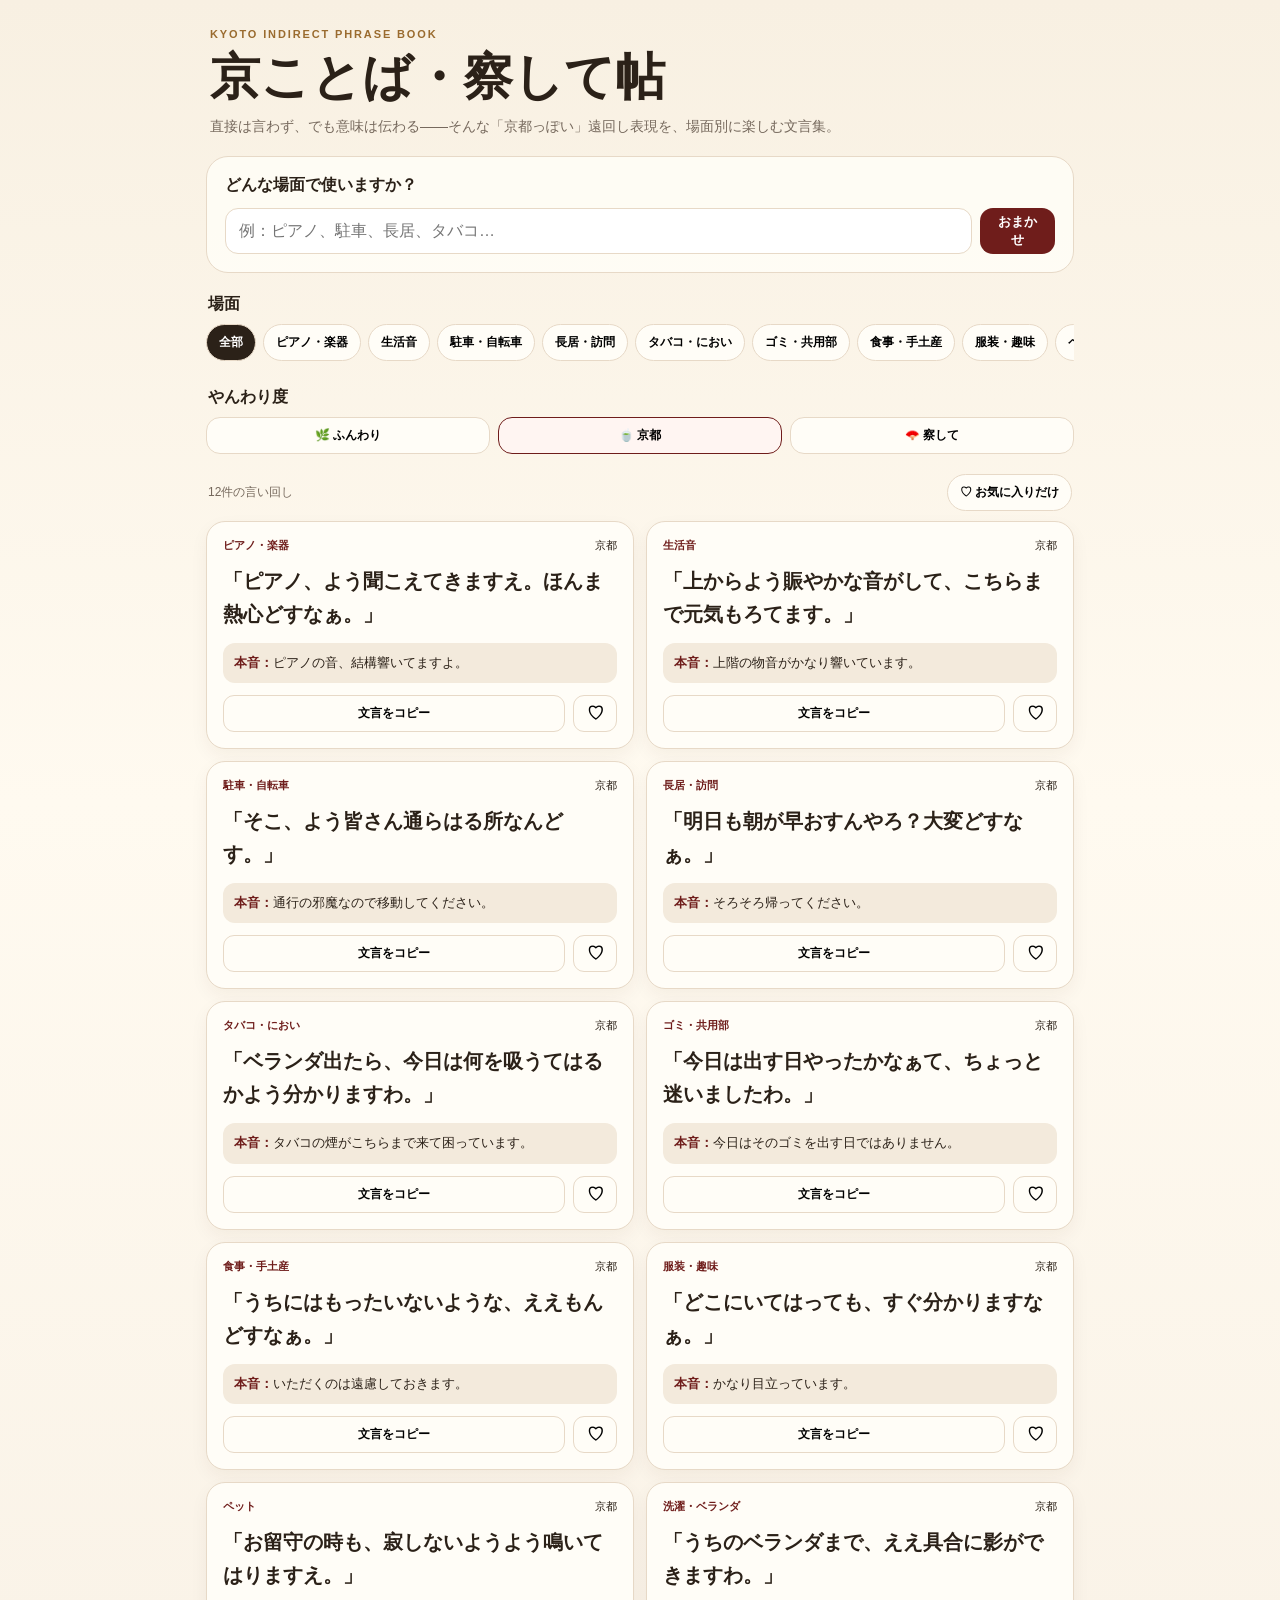
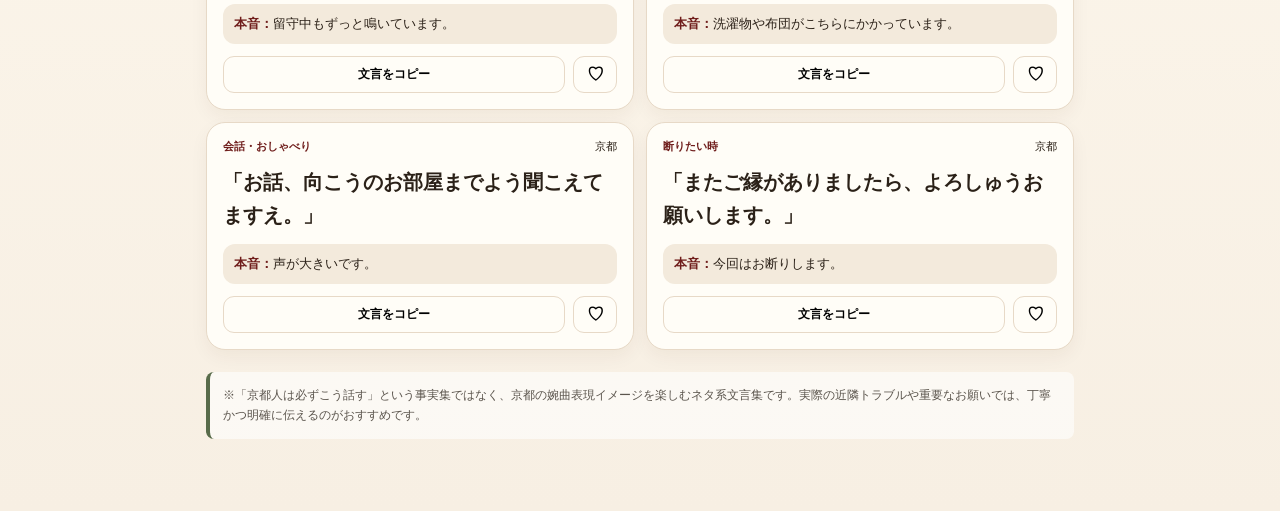
==== kyoto-kotoba/index.html @ b28adec5 "Add Kyoto indirect phrase app" ====
<!doctype html>
<html lang="ja"><head><meta charset="utf-8"><meta name="viewport" content="width=device-width,initial-scale=1,viewport-fit=cover"><meta name="theme-color" content="#6f1d1b"><title>京ことば・察して帖</title>
<style>
:root{--ink:#2b2118;--muted:#75685c;--paper:#fbf6eb;--card:#fffdf7;--line:#e7d9c7;--accent:#6f1d1b;--soft:#f3eadc}
*{box-sizing:border-box}body{margin:0;background:linear-gradient(#f8f0e2,#fffaf0 38%,#f7efe3);color:var(--ink);font-family:-apple-system,BlinkMacSystemFont,"Hiragino Sans","Yu Gothic",Meiryo,sans-serif;min-height:100vh}.wrap{max-width:900px;margin:auto;padding:0 16px 72px}
header{padding:28px 4px 18px}.eyebrow{font-size:11px;letter-spacing:.17em;color:#9a6b2f;font-weight:800}h1{font-family:"Yu Mincho","Hiragino Mincho ProN",serif;font-size:clamp(30px,8vw,50px);margin:4px 0}.sub{margin:0;color:var(--muted);line-height:1.65;font-size:14px}
.hero{background:rgba(255,253,247,.9);border:1px solid var(--line);border-radius:22px;padding:18px}.search{display:flex;gap:8px;margin-top:12px}.search input{width:100%;padding:13px;border:1px solid var(--line);border-radius:13px;font:inherit}.random{border:0;background:var(--accent);color:white;border-radius:13px;padding:0 14px;font-weight:800}
.title{font-weight:900;margin:21px 2px 9px}.chips{display:flex;gap:7px;overflow:auto;padding-bottom:5px}.chip,.tone,.fav,.copy{border:1px solid var(--line);background:var(--card);border-radius:999px;padding:9px 12px;font:inherit;font-size:12px;font-weight:800;white-space:nowrap}.chip.on{background:var(--ink);color:white}.tones{display:grid;grid-template-columns:repeat(3,1fr);gap:8px}.tone{border-radius:14px}.tone.on{border-color:var(--accent);background:#fff5f2}.bar{display:flex;justify-content:space-between;align-items:center;margin:20px 2px 10px;color:var(--muted);font-size:12px}.grid{display:grid;grid-template-columns:1fr;gap:12px}@media(min-width:720px){.grid{grid-template-columns:1fr 1fr}}
.card{background:var(--card);border:1px solid var(--line);border-radius:19px;padding:16px;box-shadow:0 7px 18px rgba(71,47,28,.05)}.meta{display:flex;justify-content:space-between;gap:8px;font-size:11px}.cat{color:var(--accent);font-weight:900}.phrase{font-family:"Yu Mincho","Hiragino Mincho ProN",serif;font-size:20px;font-weight:800;line-height:1.65;margin:12px 0}.meaning{background:var(--soft);border-radius:12px;padding:10px 11px;font-size:13px;line-height:1.55}.meaning b{color:var(--accent)}.acts{display:flex;gap:8px;margin-top:12px}.copy{flex:1;border-radius:11px}.fav{width:44px;border-radius:11px;font-size:17px;padding:6px}.notice{margin-top:22px;padding:13px;border-left:4px solid #586b4a;background:#ffffff99;border-radius:8px;font-size:12px;line-height:1.7;color:#5b554d}.empty{text-align:center;padding:42px;color:var(--muted)}
.toast{position:fixed;bottom:25px;left:50%;transform:translateX(-50%);background:#2d261f;color:white;padding:10px 15px;border-radius:999px;opacity:0;transition:.2s}.toast.on{opacity:1}
</style></head><body><div class="wrap">
<header><div class="eyebrow">KYOTO INDIRECT PHRASE BOOK</div><h1>京ことば・察して帖</h1><p class="sub">直接は言わず、でも意味は伝わる——そんな「京都っぽい」遠回し表現を、場面別に楽しむ文言集。</p></header>
<section class="hero"><strong>どんな場面で使いますか？</strong><div class="search"><input id="q" placeholder="例：ピアノ、駐車、長居、タバコ…"><button class="random" id="random">おまかせ</button></div></section>
<div class="title">場面</div><div class="chips" id="chips"></div>
<div class="title">やんわり度</div><div class="tones"><button class="tone" data-tone="1">🌿 ふんわり</button><button class="tone on" data-tone="2">🍵 京都</button><button class="tone" data-tone="3">🪭 察して</button></div>
<div class="bar"><span id="count"></span><button class="chip" id="favOnly">♡ お気に入りだけ</button></div><main class="grid" id="grid"></main>
<div class="notice">※「京都人は必ずこう話す」という事実集ではなく、京都の婉曲表現イメージを楽しむネタ系文言集です。実際の近隣トラブルや重要なお願いでは、丁寧かつ明確に伝えるのがおすすめです。</div></div><div class="toast" id="toast">コピーしました</div>
<script>
var P=[[1,"ピアノ・楽器",1,"毎日よう練習してはりますね。お上手にならはりましたなぁ。","練習の音が毎日かなり聞こえています。"],[2,"ピアノ・楽器",2,"ピアノ、よう聞こえてきますえ。ほんま熱心どすなぁ。","ピアノの音、結構響いてますよ。"],[3,"ピアノ・楽器",3,"夜までよう練習してはるんですねぇ。うちは早う休みますさかい。","夜の演奏はやめてください。"],[4,"生活音",1,"お元気なお子さんで、毎日楽しそうどすなぁ。","足音や走る音がよく聞こえています。"],[5,"生活音",2,"上からよう賑やかな音がして、こちらまで元気もろてます。","上階の物音がかなり響いています。"],[6,"生活音",3,"夜でもよう分かりますえ、何時ごろお帰りになったか。","夜の足音やドア音がうるさいです。"],[7,"駐車・自転車",1,"お車、ええ場所に停めはりましたなぁ。","そこに停められると少し困ります。"],[8,"駐車・自転車",2,"そこ、よう皆さん通らはる所なんどす。","通行の邪魔なので移動してください。"],[9,"駐車・自転車",3,"今日はここ、通れへん日なんかと思いましたわ。","完全に邪魔です。すぐ移動してください。"],[10,"長居・訪問",1,"もうこんな時間どすか。楽しいと早いもんどすなぁ。","そろそろお開きにしたいです。"],[11,"長居・訪問",2,"明日も朝が早おすんやろ？大変どすなぁ。","そろそろ帰ってください。"],[12,"長居・訪問",3,"お布団、出しときまひょか？","ずいぶん長居ですね。そろそろ帰ってください。"],[13,"タバコ・におい",1,"ええ香りがようこちらまで来ますなぁ。","においがこちらまで流れてきています。"],[14,"タバコ・におい",2,"ベランダ出たら、今日は何を吸うてはるかよう分かりますわ。","タバコの煙がこちらまで来て困っています。"],[15,"タバコ・におい",3,"窓閉めてても分かるいうのは、すごいもんどすなぁ。","においが強すぎます。対策してください。"],[16,"ゴミ・共用部",1,"ゴミの日、いろいろあって難しおすなぁ。","分別や曜日を確認してほしいです。"],[17,"ゴミ・共用部",2,"今日は出す日やったかなぁて、ちょっと迷いましたわ。","今日はそのゴミを出す日ではありません。"],[18,"ゴミ・共用部",3,"この辺だけ曜日が違うんかと思いましたえ。","曜日を守ってください。"],[19,"食事・手土産",1,"お気遣い、ほんまおおきに。よう覚えときます。","今回は結構です。気持ちはありがたいです。"],[20,"食事・手土産",2,"うちにはもったいないような、ええもんどすなぁ。","いただくのは遠慮しておきます。"],[21,"食事・手土産",3,"次からは、ほんまに手ぶらで来ておくれやす。","今後は持ってこなくて大丈夫です。"],[22,"服装・趣味",1,"よう似合う色、見つけはりましたなぁ。","かなり個性的な色ですね。"],[23,"服装・趣味",2,"どこにいてはっても、すぐ分かりますなぁ。","かなり目立っています。"],[24,"服装・趣味",3,"なかなか、うちには真似できしまへんわ。","かなり独特ですね。私は選びません。"],[25,"ペット",1,"元気なワンちゃんどすなぁ。声もよう通ります。","鳴き声がよく聞こえています。"],[26,"ペット",2,"お留守の時も、寂しないようよう鳴いてはりますえ。","留守中もずっと鳴いています。"],[27,"ペット",3,"うちも、ワンちゃんのお留守番時間よう分かるようになりました。","長時間の鳴き声で困っています。"],[28,"洗濯・ベランダ",1,"今日はよう風ありますなぁ。洗濯物、元気に揺れてます。","洗濯物がこちら側にはみ出しています。"],[29,"洗濯・ベランダ",2,"うちのベランダまで、ええ具合に影ができますわ。","洗濯物や布団がこちらにかかっています。"],[30,"洗濯・ベランダ",3,"今日はうちの分まで干してもろたんかと思いました。","こちらのスペースにはみ出さないでください。"],[31,"会話・おしゃべり",1,"ようお話が尽きしまへんなぁ。","ずいぶん長く話していますね。"],[32,"会話・おしゃべり",2,"お話、向こうのお部屋までよう聞こえてますえ。","声が大きいです。"],[33,"会話・おしゃべり",3,"内容まで分かるいうのは、壁が薄いんどすかねぇ。","会話が丸聞こえなので声を落としてください。"],[34,"断りたい時",1,"ありがたいお話どすなぁ。ちょっと考えさせてもらいます。","今のところ乗り気ではありません。"],[35,"断りたい時",2,"またご縁がありましたら、よろしゅうお願いします。","今回はお断りします。"],[36,"断りたい時",3,"うちには、ちょっと立派すぎますわ。","必要ありません／合いません。"]];
var cats=["全部"].concat(Array.from(new Set(P.map(function(x){return x[1]}))));
var state={cat:"全部",tone:2,q:"",favOnly:false};var fav=new Set(JSON.parse(localStorage.getItem("kyoto-favs")||"[]"));
var chips=document.getElementById("chips"),grid=document.getElementById("grid"),count=document.getElementById("count"),toast=document.getElementById("toast");
function esc(s){return String(s).replace(/[&<>"']/g,function(m){return {"&":"&amp;","<":"&lt;",">":"&gt;",'"':"&quot;","'":"&#39;"}[m]})}
function drawChips(){chips.innerHTML=cats.map(function(c){return '<button class="chip '+(state.cat===c?'on':'')+'" data-cat="'+esc(c)+'">'+esc(c)+'</button>'}).join("");chips.querySelectorAll("[data-cat]").forEach(function(b){b.onclick=function(){state.cat=b.dataset.cat;drawChips();draw()}})}
function list(){var q=state.q.toLowerCase().trim();return P.filter(function(p){return(state.cat==="全部"||p[1]===state.cat)&&p[2]===state.tone&&(!q||(p[1]+" "+p[3]+" "+p[4]).toLowerCase().includes(q))&&(!state.favOnly||fav.has(p[0]))})}
function draw(){var a=list();count.textContent=a.length+"件の言い回し";grid.innerHTML=a.length?a.map(function(p){return '<article class="card" id="p'+p[0]+'"><div class="meta"><span class="cat">'+esc(p[1])+'</span><span>'+["","ふんわり","京都","察して"][p[2]]+'</span></div><div class="phrase">「'+esc(p[3])+'」</div><div class="meaning"><b>本音：</b>'+esc(p[4])+'</div><div class="acts"><button class="copy" data-copy="'+p[0]+'">文言をコピー</button><button class="fav" data-fav="'+p[0]+'">'+(fav.has(p[0])?"♥":"♡")+'</button></div></article>'}).join(""):'<div class="empty">条件に合う文言がありません。</div>';
grid.querySelectorAll("[data-copy]").forEach(function(b){b.onclick=function(){var p=P.find(function(x){return x[0]===Number(b.dataset.copy)});navigator.clipboard.writeText(p[3]).then(show).catch(function(){var t=document.createElement("textarea");t.value=p[3];document.body.appendChild(t);t.select();document.execCommand("copy");t.remove();show()})}});
grid.querySelectorAll("[data-fav]").forEach(function(b){b.onclick=function(){var id=Number(b.dataset.fav);fav.has(id)?fav.delete(id):fav.add(id);localStorage.setItem("kyoto-favs",JSON.stringify(Array.from(fav)));draw()}})}
function show(){toast.classList.add("on");setTimeout(function(){toast.classList.remove("on")},1000)}
document.getElementById("q").oninput=function(e){state.q=e.target.value;draw()};
document.querySelectorAll("[data-tone]").forEach(function(b){b.onclick=function(){document.querySelectorAll("[data-tone]").forEach(function(x){x.classList.remove("on")});b.classList.add("on");state.tone=Number(b.dataset.tone);draw()}});
document.getElementById("favOnly").onclick=function(){state.favOnly=!state.favOnly;this.classList.toggle("on",state.favOnly);draw()};
document.getElementById("random").onclick=function(){var a=P.filter(function(p){return p[2]===state.tone&&(state.cat==="全部"||p[1]===state.cat)});if(!a.length)return;var p=a[Math.floor(Math.random()*a.length)];state.q="";document.getElementById("q").value="";draw();setTimeout(function(){var e=document.getElementById("p"+p[0]);if(e)e.scrollIntoView({behavior:"smooth",block:"center"})},50)};
drawChips();draw();
</script></body></html>
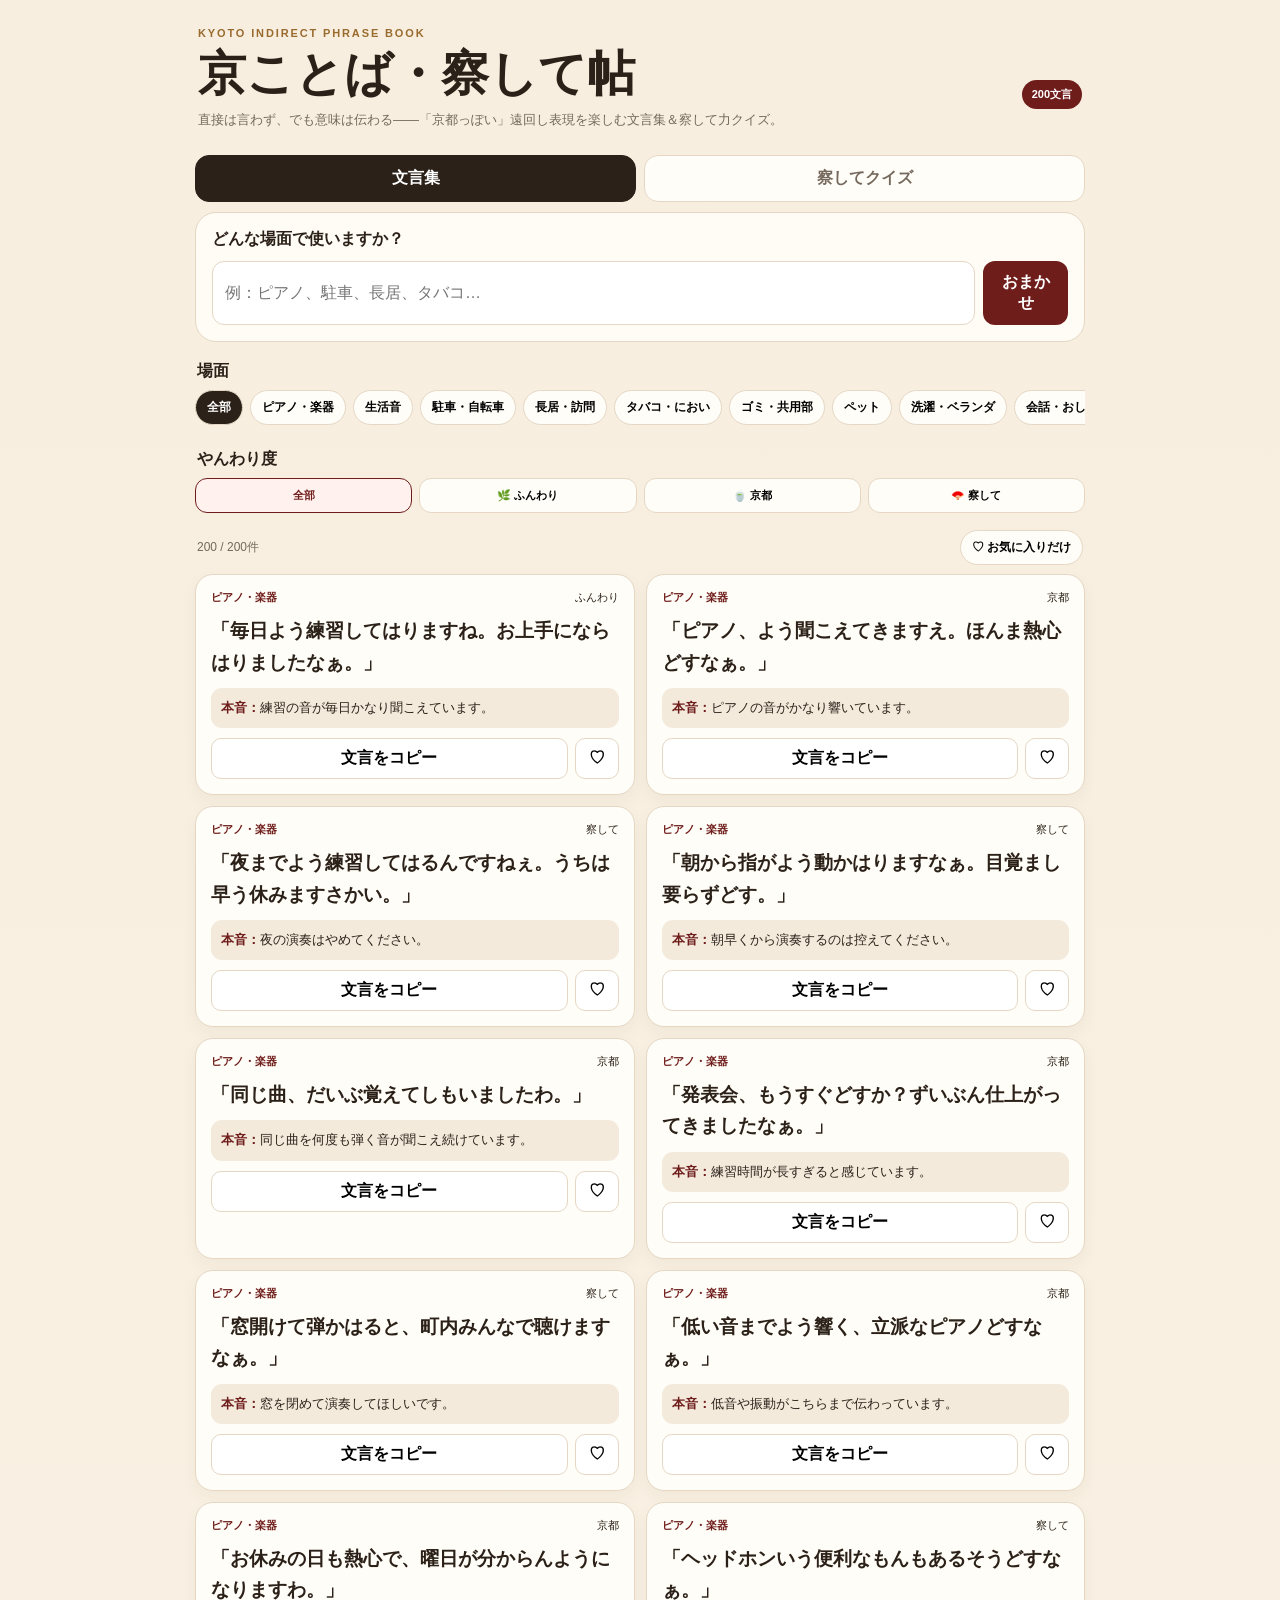
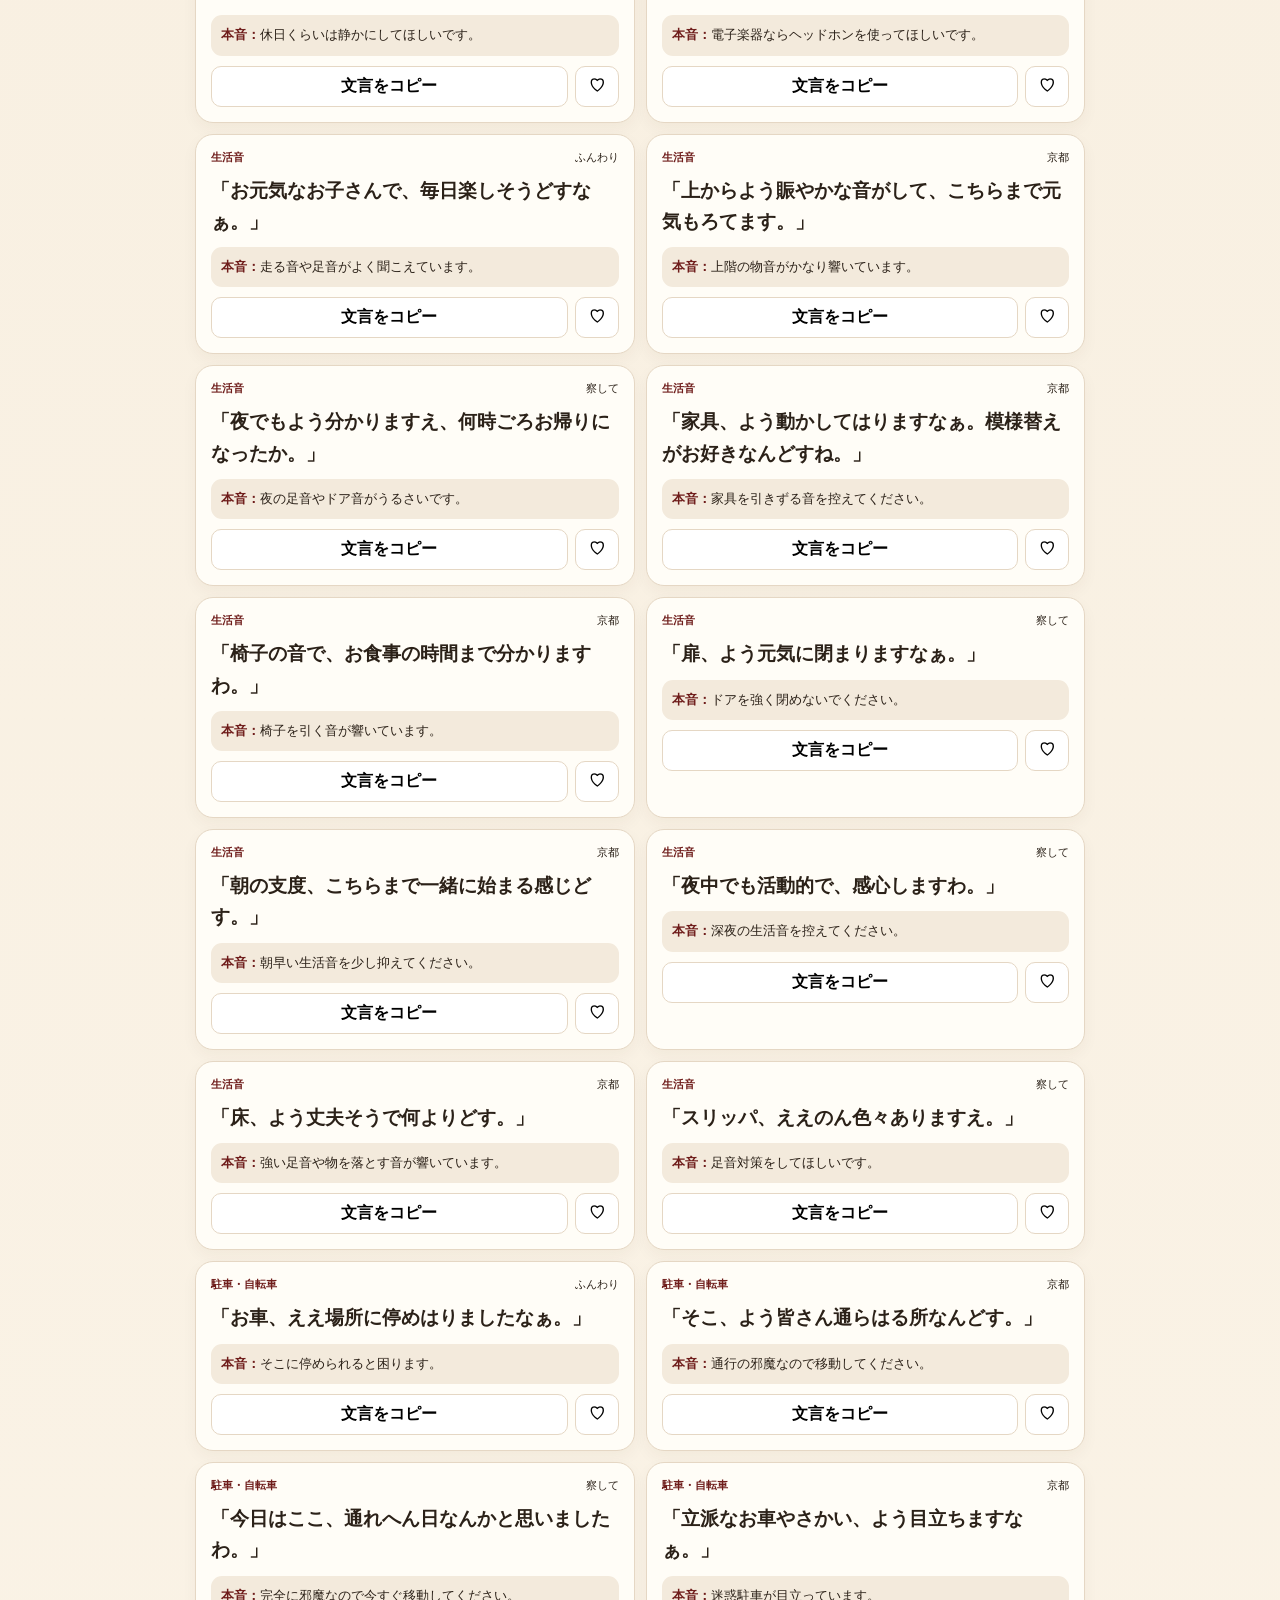
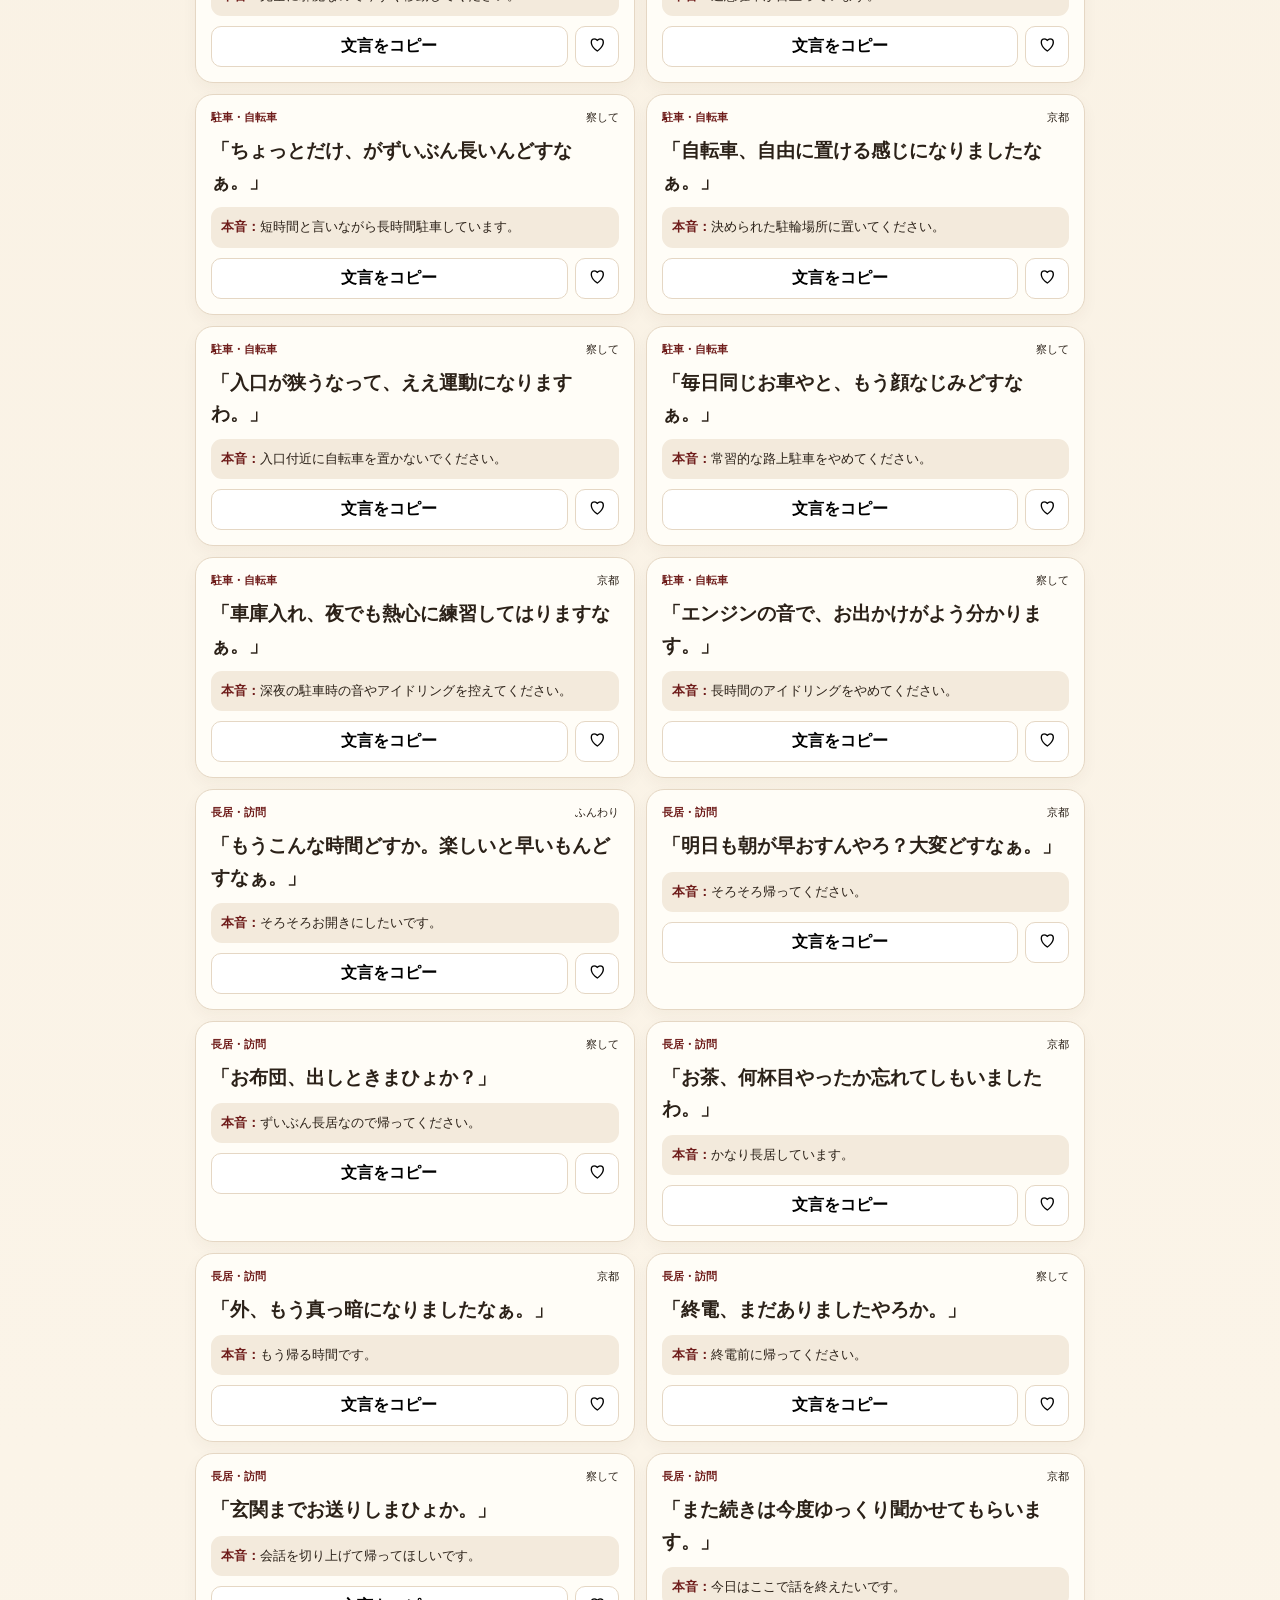
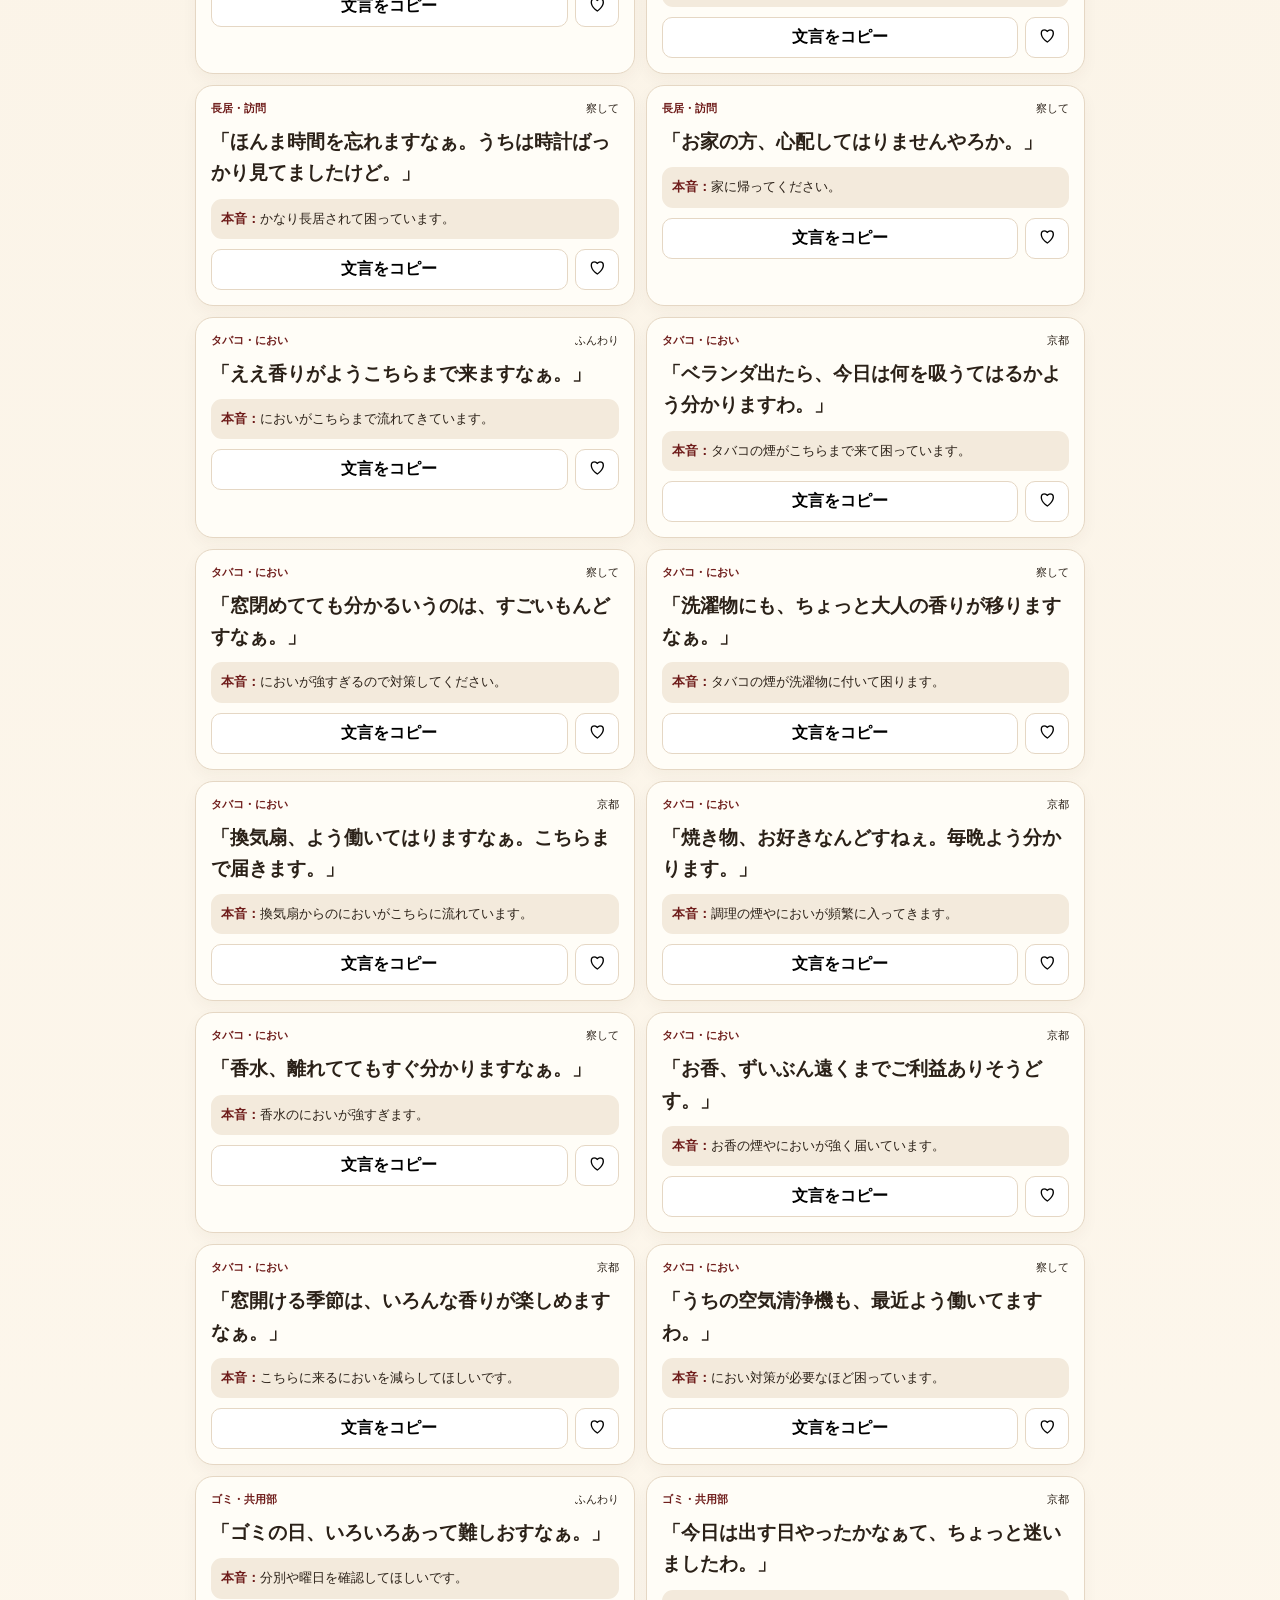
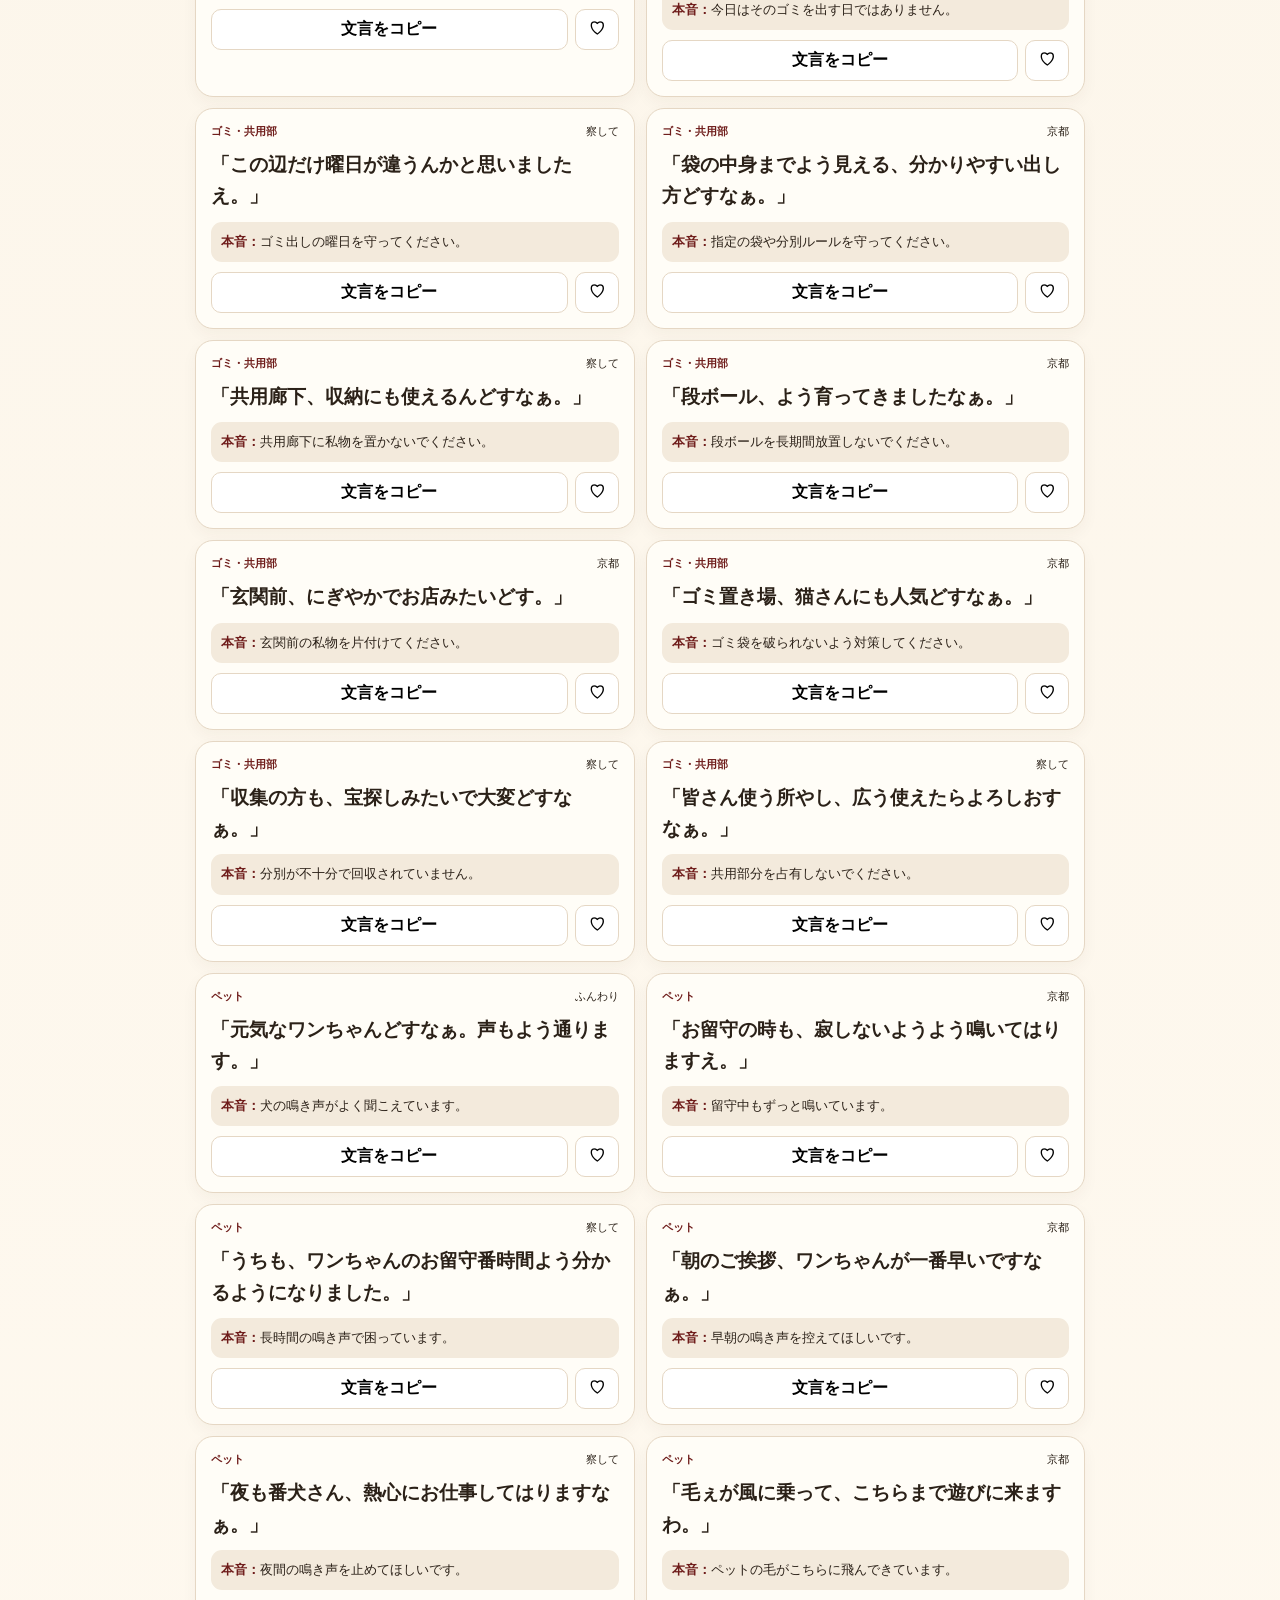
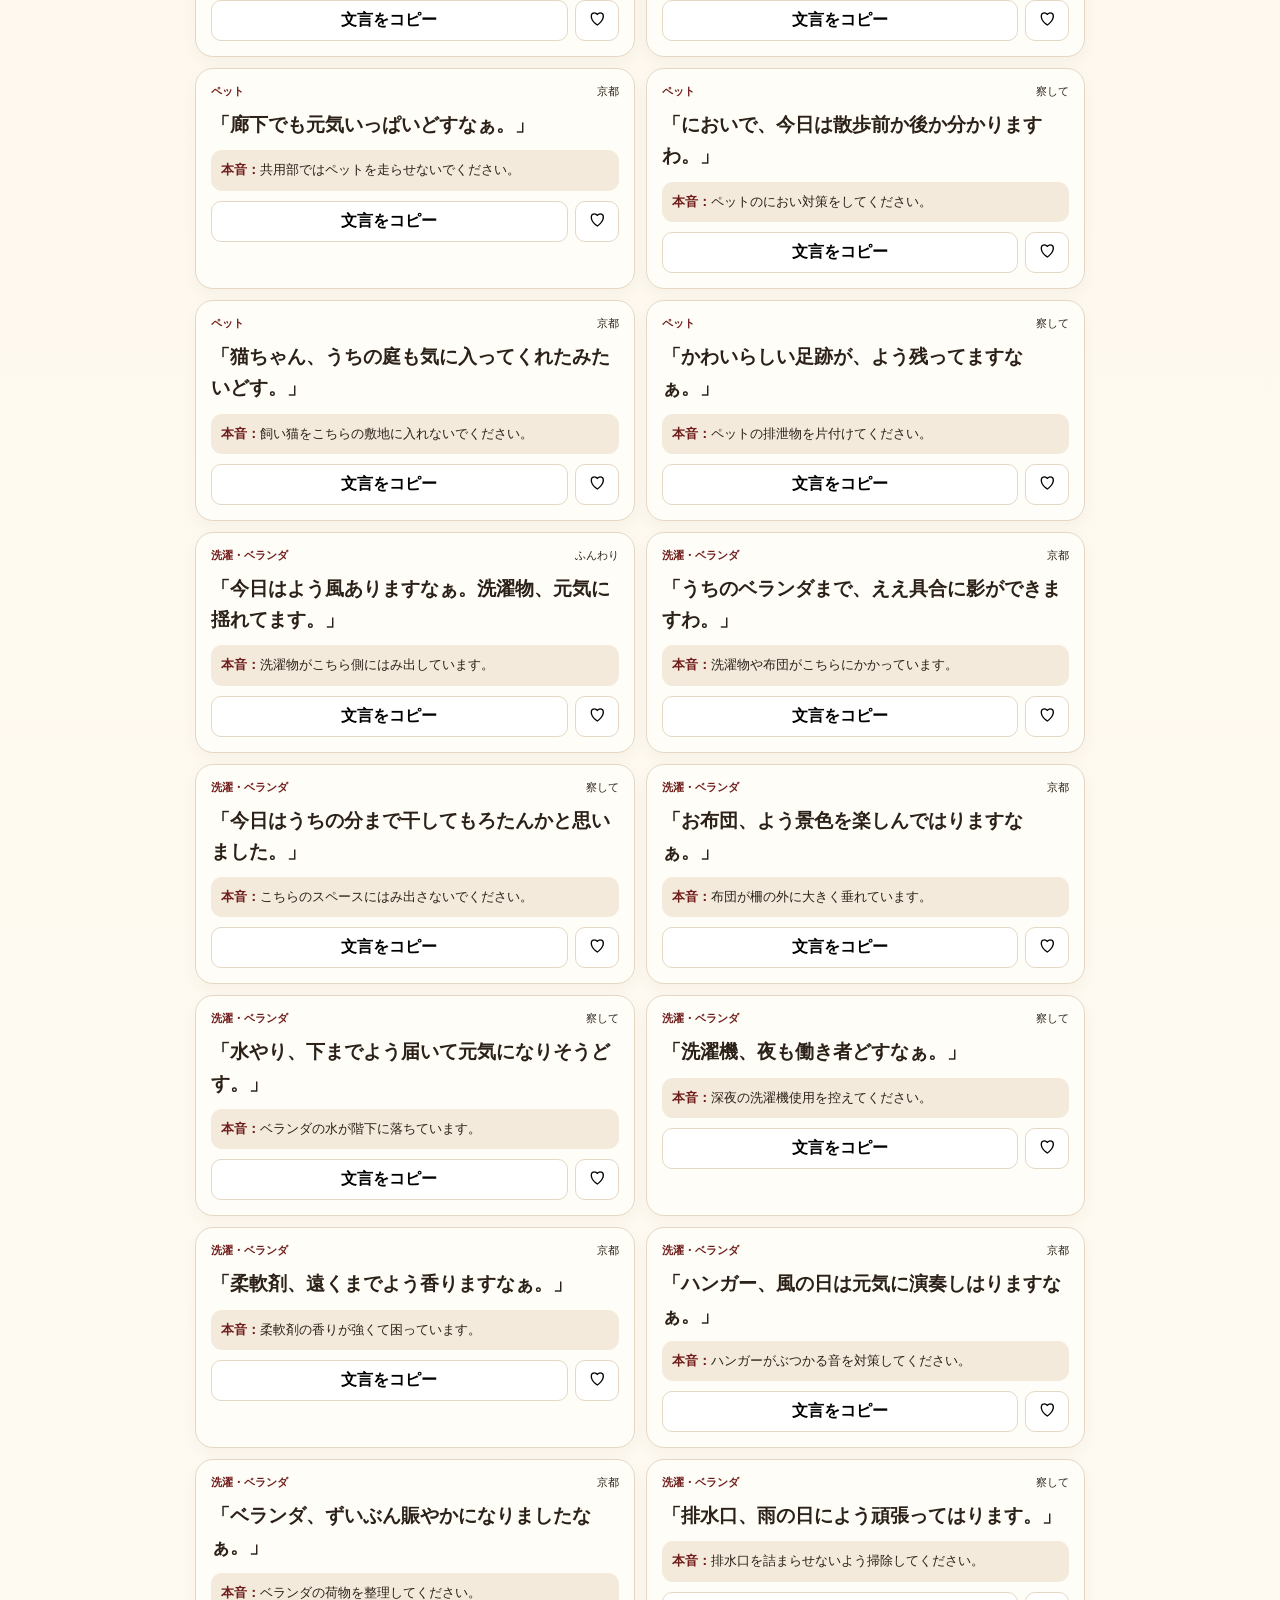
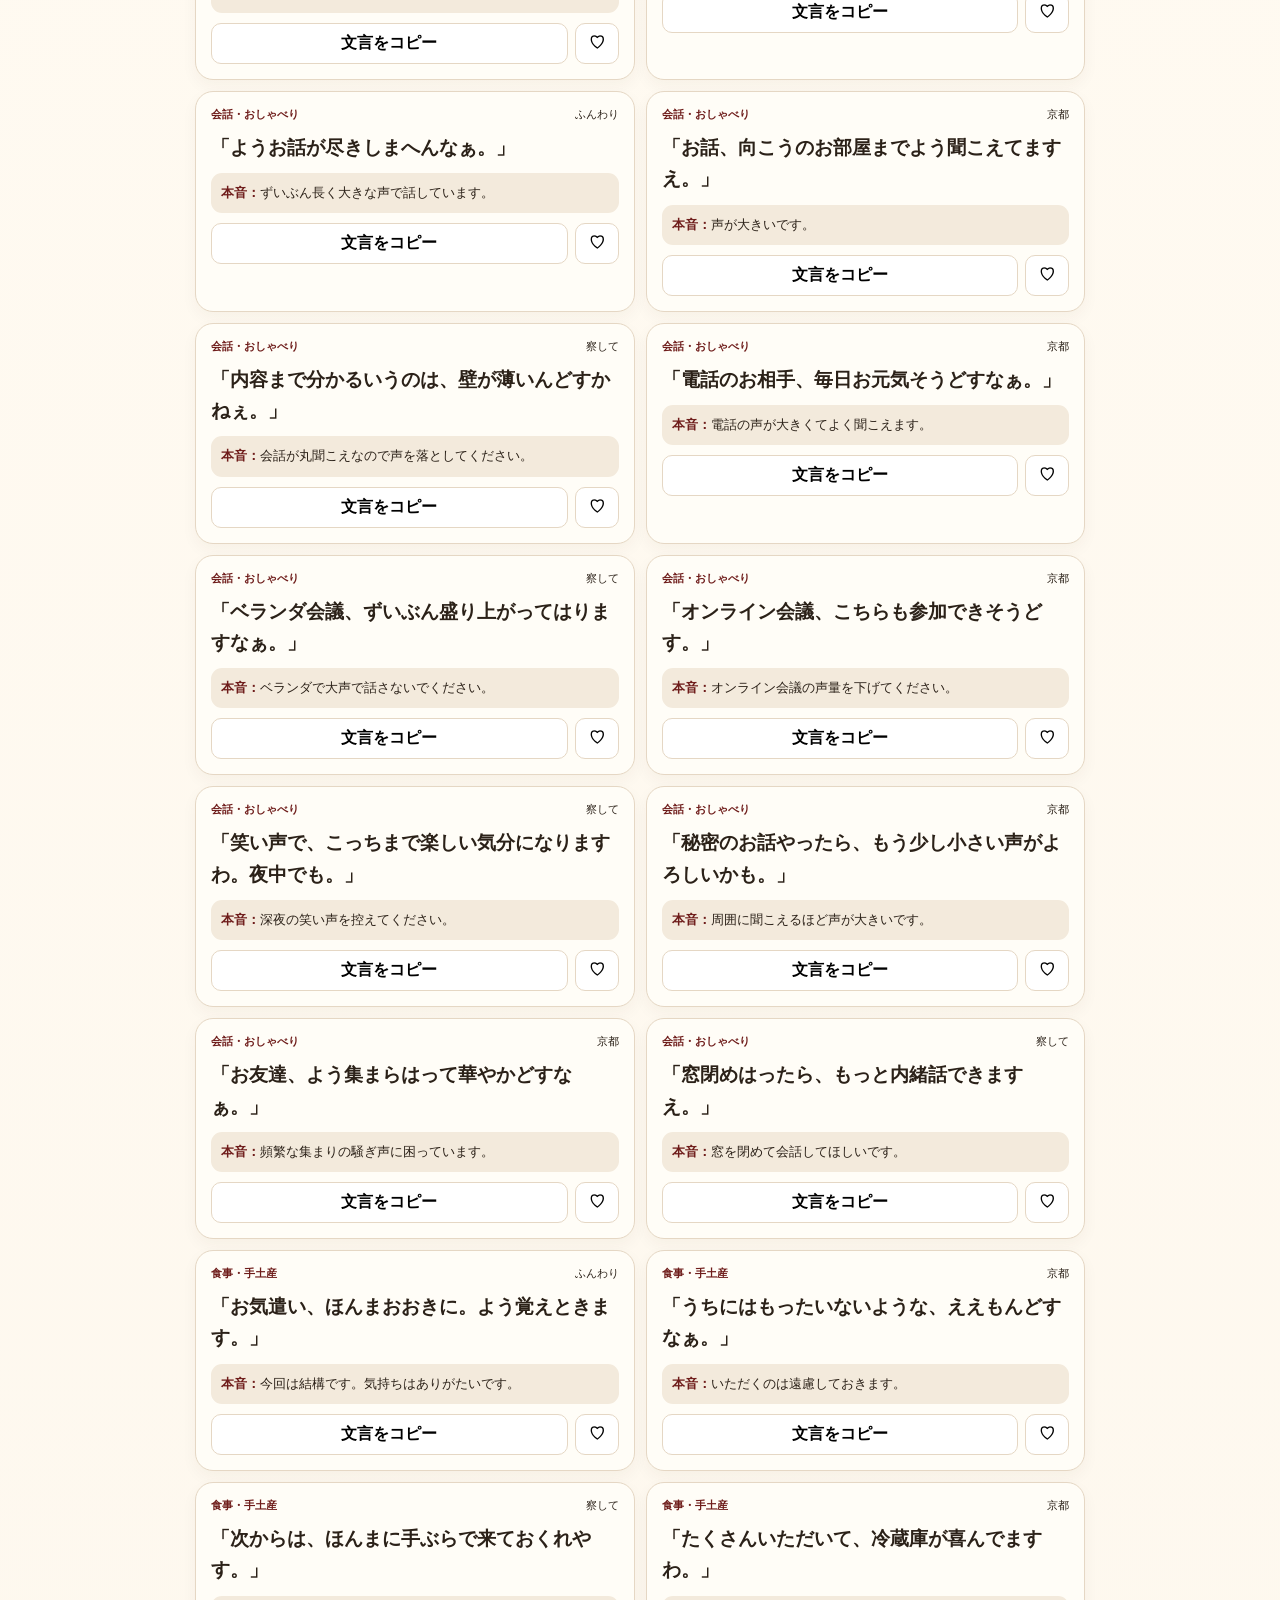
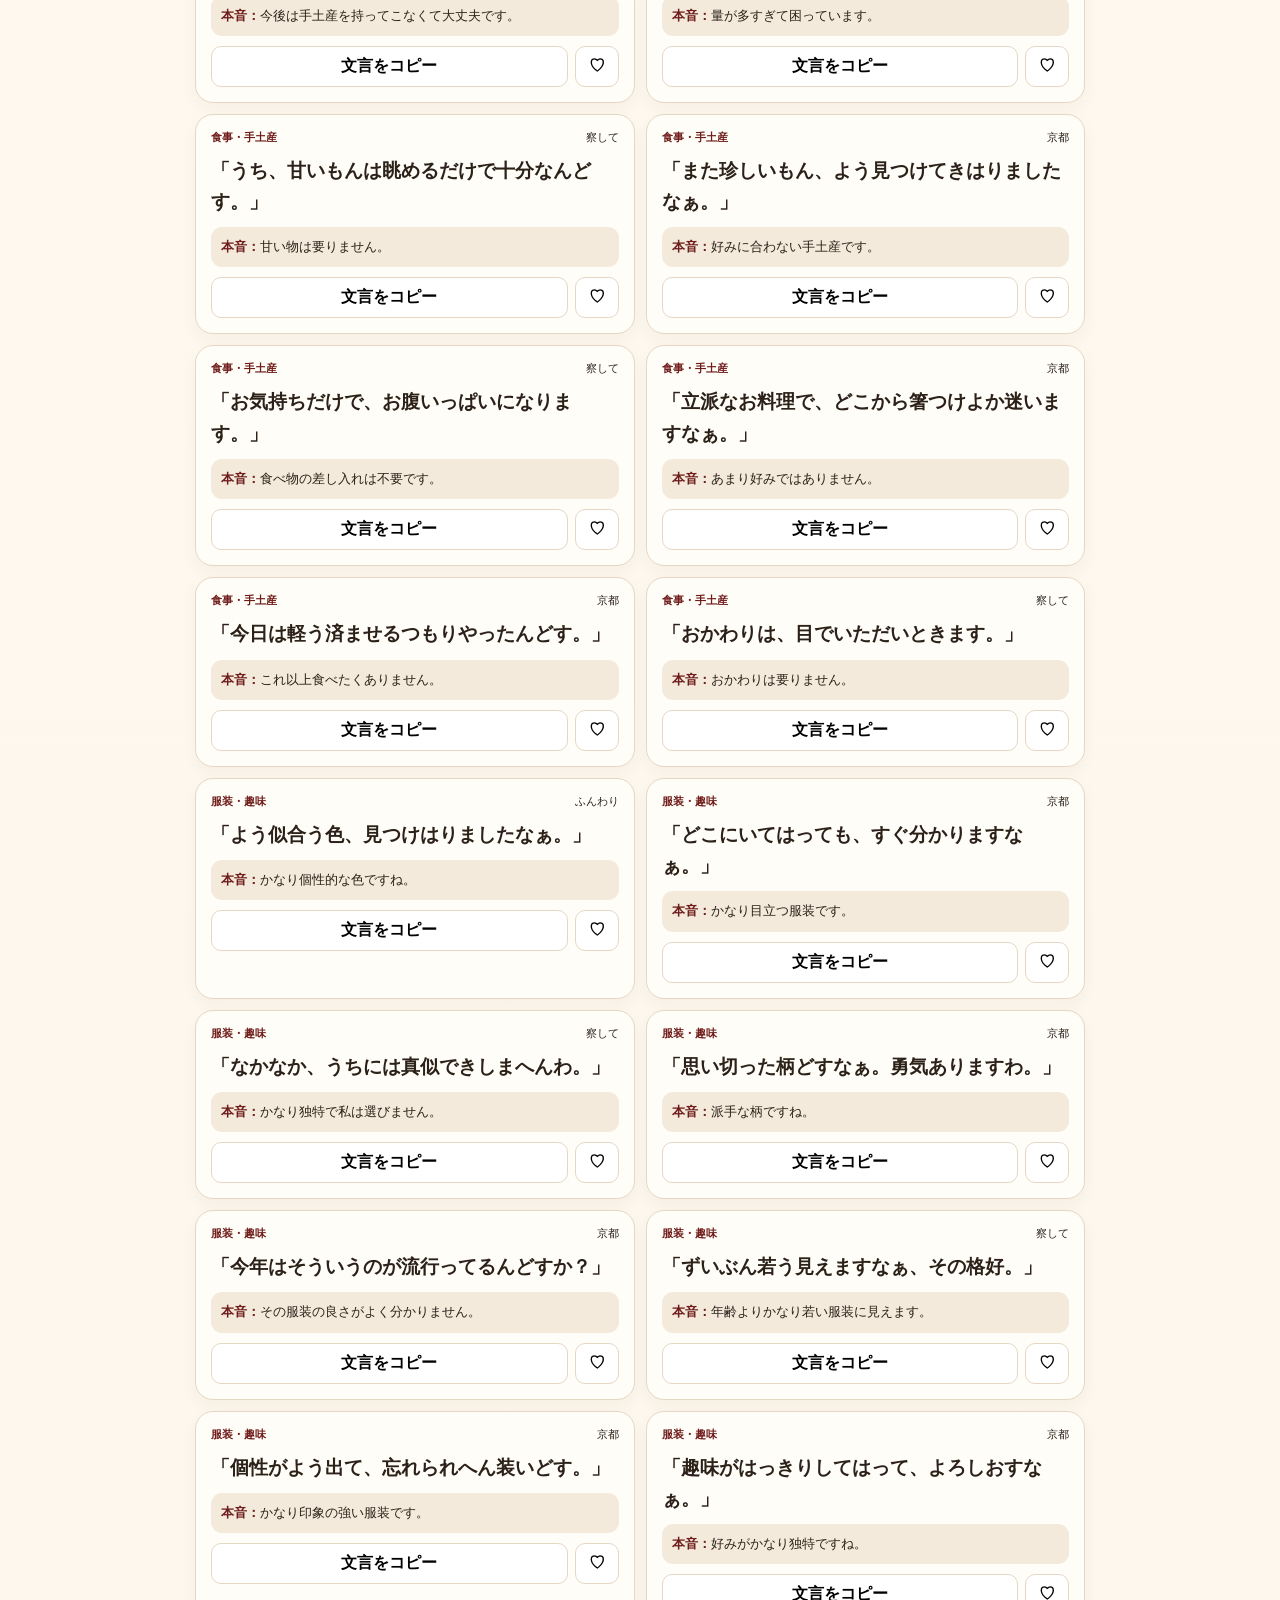
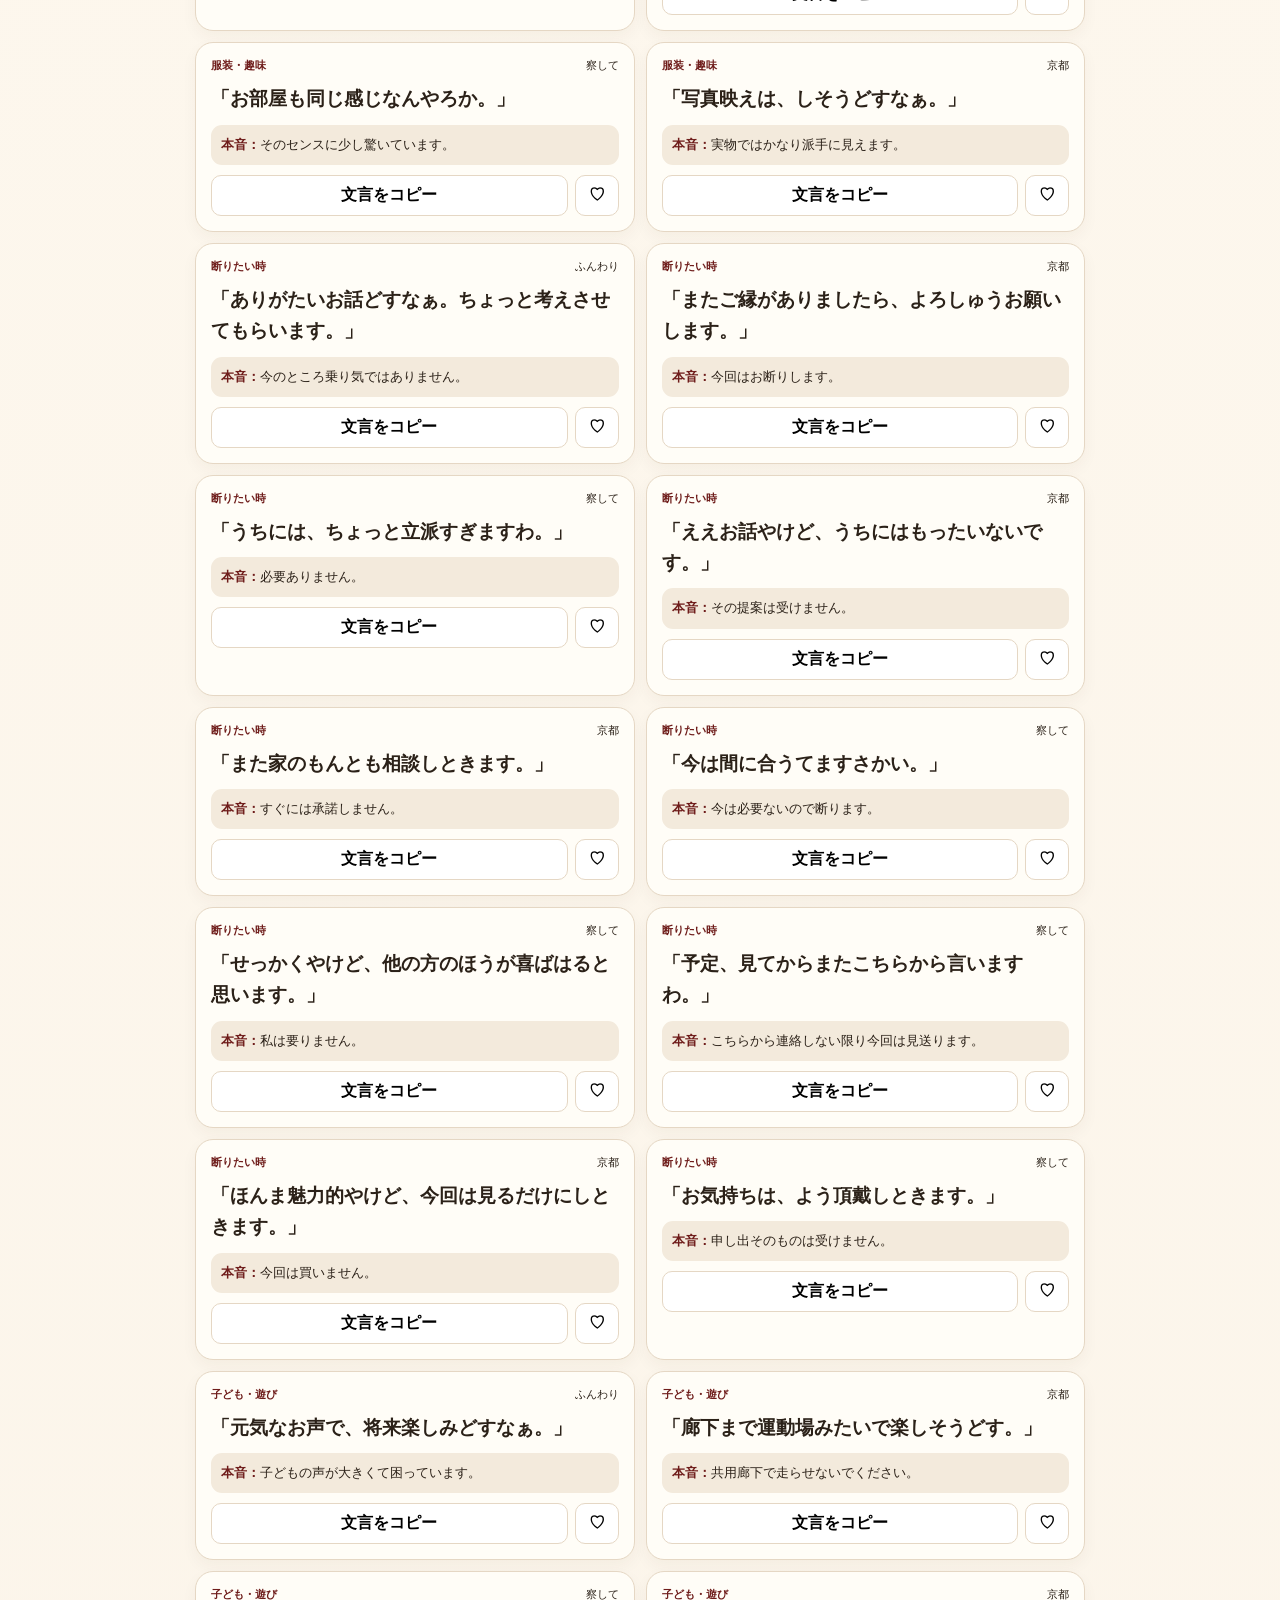
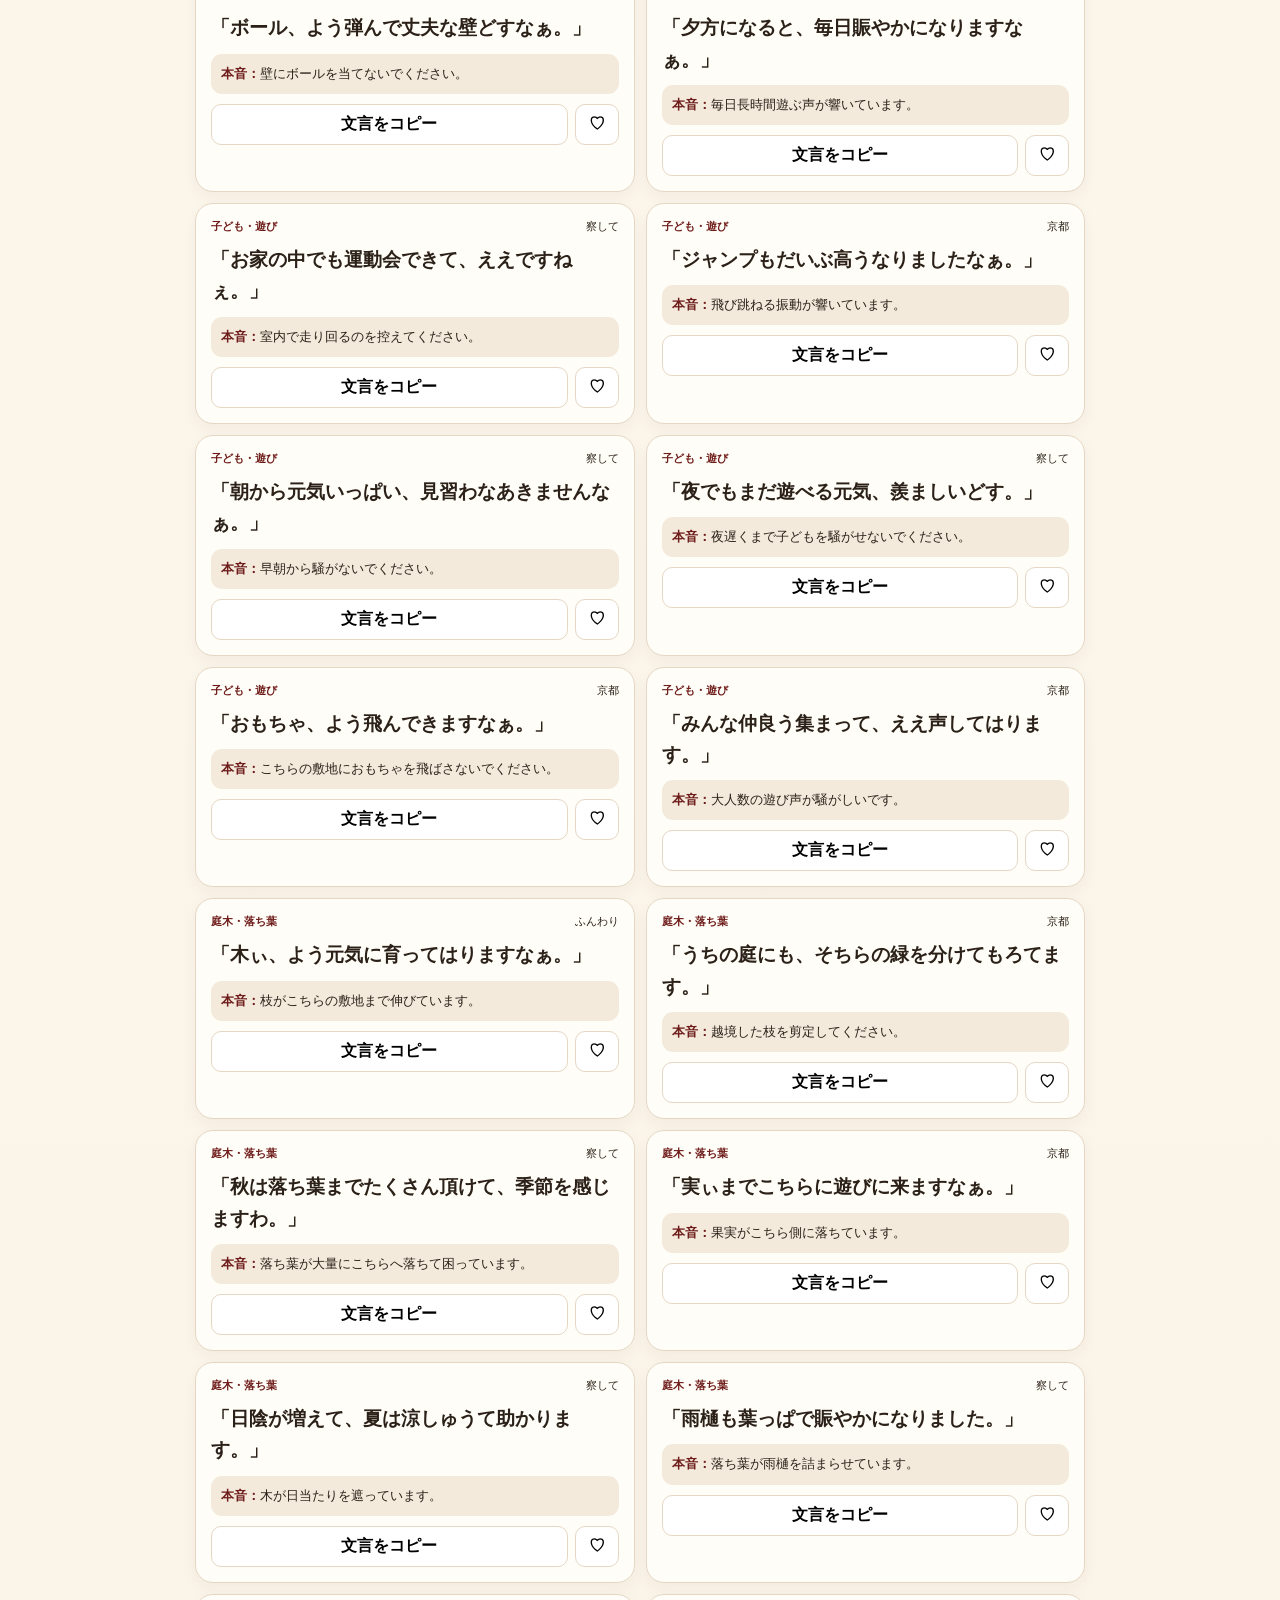
==== commit ec680144: "Turn Kyoto phrase book into 200-question quiz" ====
--- a/kyoto-kotoba/index.html
+++ b/kyoto-kotoba/index.html
@@ -1,35 +1,62 @@
 <!doctype html>
-<html lang="ja"><head><meta charset="utf-8"><meta name="viewport" content="width=device-width,initial-scale=1,viewport-fit=cover"><meta name="theme-color" content="#6f1d1b"><title>京ことば・察して帖</title>
+<html lang="ja"><head><meta charset="utf-8"><meta name="viewport" content="width=device-width,initial-scale=1,viewport-fit=cover"><meta name="theme-color" content="#6f1d1b">
+<title>京ことば・察して帖｜200文言クイズ</title>
 <style>
-:root{--ink:#2b2118;--muted:#75685c;--paper:#fbf6eb;--card:#fffdf7;--line:#e7d9c7;--accent:#6f1d1b;--soft:#f3eadc}
-*{box-sizing:border-box}body{margin:0;background:linear-gradient(#f8f0e2,#fffaf0 38%,#f7efe3);color:var(--ink);font-family:-apple-system,BlinkMacSystemFont,"Hiragino Sans","Yu Gothic",Meiryo,sans-serif;min-height:100vh}.wrap{max-width:900px;margin:auto;padding:0 16px 72px}
-header{padding:28px 4px 18px}.eyebrow{font-size:11px;letter-spacing:.17em;color:#9a6b2f;font-weight:800}h1{font-family:"Yu Mincho","Hiragino Mincho ProN",serif;font-size:clamp(30px,8vw,50px);margin:4px 0}.sub{margin:0;color:var(--muted);line-height:1.65;font-size:14px}
-.hero{background:rgba(255,253,247,.9);border:1px solid var(--line);border-radius:22px;padding:18px}.search{display:flex;gap:8px;margin-top:12px}.search input{width:100%;padding:13px;border:1px solid var(--line);border-radius:13px;font:inherit}.random{border:0;background:var(--accent);color:white;border-radius:13px;padding:0 14px;font-weight:800}
-.title{font-weight:900;margin:21px 2px 9px}.chips{display:flex;gap:7px;overflow:auto;padding-bottom:5px}.chip,.tone,.fav,.copy{border:1px solid var(--line);background:var(--card);border-radius:999px;padding:9px 12px;font:inherit;font-size:12px;font-weight:800;white-space:nowrap}.chip.on{background:var(--ink);color:white}.tones{display:grid;grid-template-columns:repeat(3,1fr);gap:8px}.tone{border-radius:14px}.tone.on{border-color:var(--accent);background:#fff5f2}.bar{display:flex;justify-content:space-between;align-items:center;margin:20px 2px 10px;color:var(--muted);font-size:12px}.grid{display:grid;grid-template-columns:1fr;gap:12px}@media(min-width:720px){.grid{grid-template-columns:1fr 1fr}}
-.card{background:var(--card);border:1px solid var(--line);border-radius:19px;padding:16px;box-shadow:0 7px 18px rgba(71,47,28,.05)}.meta{display:flex;justify-content:space-between;gap:8px;font-size:11px}.cat{color:var(--accent);font-weight:900}.phrase{font-family:"Yu Mincho","Hiragino Mincho ProN",serif;font-size:20px;font-weight:800;line-height:1.65;margin:12px 0}.meaning{background:var(--soft);border-radius:12px;padding:10px 11px;font-size:13px;line-height:1.55}.meaning b{color:var(--accent)}.acts{display:flex;gap:8px;margin-top:12px}.copy{flex:1;border-radius:11px}.fav{width:44px;border-radius:11px;font-size:17px;padding:6px}.notice{margin-top:22px;padding:13px;border-left:4px solid #586b4a;background:#ffffff99;border-radius:8px;font-size:12px;line-height:1.7;color:#5b554d}.empty{text-align:center;padding:42px;color:var(--muted)}
-.toast{position:fixed;bottom:25px;left:50%;transform:translateX(-50%);background:#2d261f;color:white;padding:10px 15px;border-radius:999px;opacity:0;transition:.2s}.toast.on{opacity:1}
+:root{--ink:#2b2118;--muted:#75685c;--paper:#fbf6eb;--card:#fffdf7;--line:#e5d7c4;--accent:#6f1d1b;--gold:#9a6b2f;--soft:#f3eadc;--ok:#3d6944;--ng:#9b3c32}
+*{box-sizing:border-box}html{scroll-behavior:smooth}body{margin:0;min-height:100vh;background:linear-gradient(#f7eedf,#fffaf1 40%,#f6ede0);color:var(--ink);font-family:-apple-system,BlinkMacSystemFont,"Hiragino Sans","Yu Gothic",Meiryo,sans-serif}.wrap{max-width:920px;margin:auto;padding:0 15px 76px}
+header{padding:27px 3px 15px}.eyebrow{font-size:11px;letter-spacing:.17em;color:var(--gold);font-weight:900}.headrow{display:flex;align-items:end;justify-content:space-between;gap:12px}h1{font-family:"Yu Mincho","Hiragino Mincho ProN",serif;font-size:clamp(29px,7vw,48px);margin:3px 0}.badge{background:var(--accent);color:#fff;padding:7px 10px;border-radius:999px;font-size:11px;font-weight:900;white-space:nowrap}.sub{margin:0;color:var(--muted);font-size:13px;line-height:1.65}
+.tabs{position:sticky;top:0;z-index:10;display:grid;grid-template-columns:1fr 1fr;gap:8px;padding:10px 0;background:linear-gradient(#f7eedfdd,#f7eedfdd);backdrop-filter:blur(10px)}button,input{font:inherit}.tab{border:1px solid var(--line);background:var(--card);border-radius:14px;padding:12px;font-weight:900;color:var(--muted)}.tab.on{background:var(--ink);color:white;border-color:var(--ink)}
+.panel{display:none}.panel.on{display:block}.hero,.box{background:rgba(255,253,247,.93);border:1px solid var(--line);border-radius:21px;padding:16px}.hero strong{font-size:16px}.search{display:flex;gap:8px;margin-top:11px}.search input{width:100%;border:1px solid var(--line);border-radius:12px;padding:12px}.btn{border:0;border-radius:12px;padding:11px 14px;background:var(--accent);color:#fff;font-weight:900}.btn.secondary{background:var(--ink)}.btn.light{background:var(--soft);color:var(--ink);border:1px solid var(--line)}.title{font-weight:900;margin:19px 2px 8px}.chips{display:flex;gap:7px;overflow:auto;padding-bottom:5px}.chip{border:1px solid var(--line);background:var(--card);border-radius:999px;padding:8px 11px;font-size:12px;font-weight:800;white-space:nowrap}.chip.on{background:var(--ink);color:white}.tones{display:grid;grid-template-columns:repeat(4,1fr);gap:7px}.tone{border:1px solid var(--line);background:var(--card);border-radius:12px;padding:9px 4px;font-size:11px;font-weight:900}.tone.on{background:#fff1ed;border-color:var(--accent);color:var(--accent)}
+.bar{display:flex;align-items:center;justify-content:space-between;margin:17px 2px 9px;color:var(--muted);font-size:12px}.grid{display:grid;grid-template-columns:1fr;gap:11px}@media(min-width:720px){.grid{grid-template-columns:1fr 1fr}}.card{background:var(--card);border:1px solid var(--line);border-radius:18px;padding:15px;box-shadow:0 6px 16px #49331d0b}.meta{display:flex;justify-content:space-between;gap:8px;font-size:11px}.cat{font-weight:900;color:var(--accent)}.phrase{font-family:"Yu Mincho","Hiragino Mincho ProN",serif;font-size:19px;line-height:1.65;font-weight:800;margin:10px 0}.meaning{background:var(--soft);border-radius:11px;padding:10px;font-size:13px;line-height:1.55}.meaning b{color:var(--accent)}.acts{display:flex;gap:7px;margin-top:10px}.copy,.fav{border:1px solid var(--line);background:#fff;border-radius:10px;padding:9px;font-weight:800}.copy{flex:1}.fav{width:44px}
+.quizTop{padding:18px}.quizTop h2{font-family:"Yu Mincho","Hiragino Mincho ProN",serif;margin:0 0 6px;font-size:27px}.quizTop p{color:var(--muted);font-size:13px;line-height:1.65;margin:0}.selectors{margin-top:16px}.selectGrid{display:grid;grid-template-columns:repeat(4,1fr);gap:7px}.sel{border:1px solid var(--line);background:#fff;border-radius:12px;padding:10px 4px;font-weight:900;font-size:12px}.sel.on{background:var(--accent);color:white;border-color:var(--accent)}.diffGrid{display:grid;grid-template-columns:1fr 1fr;gap:7px}.start{width:100%;margin-top:15px;padding:14px;font-size:16px}
+.quizBox{display:none}.quizBox.on{display:block}.progress{height:7px;border-radius:999px;background:#eadfce;overflow:hidden;margin-bottom:13px}.progress span{display:block;height:100%;background:var(--accent);width:0;transition:.25s}.qhead{display:flex;justify-content:space-between;color:var(--muted);font-size:12px}.qphrase{font-family:"Yu Mincho","Hiragino Mincho ProN",serif;font-size:clamp(22px,5vw,31px);font-weight:900;line-height:1.6;margin:18px 2px}.ask{font-size:12px;color:var(--gold);font-weight:900;letter-spacing:.08em}.options{display:grid;gap:9px}.option{border:1px solid var(--line);background:#fff;border-radius:14px;padding:13px;text-align:left;line-height:1.45;font-weight:700}.option:hover{border-color:#bea886}.option.good{background:#eef7ee;border-color:#7aa27c}.option.bad{background:#fff0ed;border-color:#c97a70}.option:disabled{color:var(--ink);opacity:1}.feedback{display:none;margin-top:13px;border-radius:14px;padding:13px;line-height:1.6;font-size:13px}.feedback.on{display:block}.feedback.good{background:#edf6ed;color:#274b2c}.feedback.bad{background:#fff0ed;color:#74322b}.next{width:100%;margin-top:11px;display:none}.next.on{display:block}.result{text-align:center;padding:22px 12px}.score{font-size:58px;font-family:Georgia,serif;font-weight:800;color:var(--accent)}.rank{font-family:"Yu Mincho","Hiragino Mincho ProN",serif;font-size:25px;font-weight:900;margin:4px}.result p{color:var(--muted);line-height:1.65}.resultBtns{display:grid;grid-template-columns:1fr 1fr;gap:8px;margin-top:15px}.empty{text-align:center;color:var(--muted);padding:38px}.notice{margin-top:20px;padding:13px;border-left:4px solid #586b4a;background:#ffffff9c;border-radius:8px;font-size:12px;color:#5e564d;line-height:1.7}.toast{position:fixed;bottom:24px;left:50%;transform:translateX(-50%);background:#2d261f;color:#fff;padding:10px 14px;border-radius:999px;font-size:12px;opacity:0;pointer-events:none;transition:.2s;z-index:30}.toast.on{opacity:1}
 </style></head><body><div class="wrap">
-<header><div class="eyebrow">KYOTO INDIRECT PHRASE BOOK</div><h1>京ことば・察して帖</h1><p class="sub">直接は言わず、でも意味は伝わる——そんな「京都っぽい」遠回し表現を、場面別に楽しむ文言集。</p></header>
-<section class="hero"><strong>どんな場面で使いますか？</strong><div class="search"><input id="q" placeholder="例：ピアノ、駐車、長居、タバコ…"><button class="random" id="random">おまかせ</button></div></section>
+<header><div class="eyebrow">KYOTO INDIRECT PHRASE BOOK</div><div class="headrow"><h1>京ことば・察して帖</h1><span class="badge">200文言</span></div><p class="sub">直接は言わず、でも意味は伝わる——「京都っぽい」遠回し表現を楽しむ文言集＆察して力クイズ。</p></header>
+<nav class="tabs"><button class="tab on" data-tab="book">文言集</button><button class="tab" data-tab="quiz">察してクイズ</button></nav>
+
+<section id="book" class="panel on">
+<div class="hero"><strong>どんな場面で使いますか？</strong><div class="search"><input id="q" placeholder="例：ピアノ、駐車、長居、タバコ…"><button class="btn" id="random">おまかせ</button></div></div>
 <div class="title">場面</div><div class="chips" id="chips"></div>
-<div class="title">やんわり度</div><div class="tones"><button class="tone" data-tone="1">🌿 ふんわり</button><button class="tone on" data-tone="2">🍵 京都</button><button class="tone" data-tone="3">🪭 察して</button></div>
+<div class="title">やんわり度</div><div class="tones"><button class="tone on" data-tone="0">全部</button><button class="tone" data-tone="1">🌿 ふんわり</button><button class="tone" data-tone="2">🍵 京都</button><button class="tone" data-tone="3">🪭 察して</button></div>
 <div class="bar"><span id="count"></span><button class="chip" id="favOnly">♡ お気に入りだけ</button></div><main class="grid" id="grid"></main>
-<div class="notice">※「京都人は必ずこう話す」という事実集ではなく、京都の婉曲表現イメージを楽しむネタ系文言集です。実際の近隣トラブルや重要なお願いでは、丁寧かつ明確に伝えるのがおすすめです。</div></div><div class="toast" id="toast">コピーしました</div>
+</section>
+
+<section id="quiz" class="panel">
+<div id="quizStart" class="box quizTop"><h2>察して力クイズ</h2><p>この一言、本音では何と言っている？ 4択からいちばん近い意味を当ててください。</p>
+<div class="selectors"><div class="title">問題数</div><div class="selectGrid"><button class="sel on" data-n="10">10問</button><button class="sel" data-n="20">20問</button><button class="sel" data-n="50">50問</button><button class="sel" data-n="200">全200問</button></div>
+<div class="title">難しさ</div><div class="diffGrid"><button class="sel on" data-diff="easy">ほどほど</button><button class="sel" data-diff="hard">いけず</button></div>
+<button class="btn start" id="startQuiz">クイズを始める</button></div></div>
+<div id="quizPlay" class="box quizBox"><div class="progress"><span id="prog"></span></div><div class="qhead"><span id="qnum"></span><span id="qscore"></span></div><div class="ask">この言葉の「本音」は？</div><div class="qphrase" id="qphrase"></div><div class="options" id="options"></div><div class="feedback" id="feedback"></div><button class="btn next" id="nextQ">次の問題</button></div>
+<div id="quizResult" class="box quizBox result"><div class="score" id="finalScore"></div><div class="rank" id="rank"></div><p id="resultText"></p><div class="resultBtns"><button class="btn" id="retryWrong">間違いだけ復習</button><button class="btn secondary" id="retryAll">もう一回</button></div><button class="btn light" style="width:100%;margin-top:8px" id="copyResult">結果をコピー</button></div>
+</section>
+
+<div class="notice">※これは「京都人は必ずこう話す」という事実集ではなく、京都の婉曲表現イメージを楽しむネタ系アプリです。実際の近隣トラブルや大切なお願いでは、丁寧かつ明確に伝えるのがおすすめです。</div>
+</div><div class="toast" id="toast">コピーしました</div>
+<script src="./data.js"></script>
 <script>
-var P=[[1,"ピアノ・楽器",1,"毎日よう練習してはりますね。お上手にならはりましたなぁ。","練習の音が毎日かなり聞こえています。"],[2,"ピアノ・楽器",2,"ピアノ、よう聞こえてきますえ。ほんま熱心どすなぁ。","ピアノの音、結構響いてますよ。"],[3,"ピアノ・楽器",3,"夜までよう練習してはるんですねぇ。うちは早う休みますさかい。","夜の演奏はやめてください。"],[4,"生活音",1,"お元気なお子さんで、毎日楽しそうどすなぁ。","足音や走る音がよく聞こえています。"],[5,"生活音",2,"上からよう賑やかな音がして、こちらまで元気もろてます。","上階の物音がかなり響いています。"],[6,"生活音",3,"夜でもよう分かりますえ、何時ごろお帰りになったか。","夜の足音やドア音がうるさいです。"],[7,"駐車・自転車",1,"お車、ええ場所に停めはりましたなぁ。","そこに停められると少し困ります。"],[8,"駐車・自転車",2,"そこ、よう皆さん通らはる所なんどす。","通行の邪魔なので移動してください。"],[9,"駐車・自転車",3,"今日はここ、通れへん日なんかと思いましたわ。","完全に邪魔です。すぐ移動してください。"],[10,"長居・訪問",1,"もうこんな時間どすか。楽しいと早いもんどすなぁ。","そろそろお開きにしたいです。"],[11,"長居・訪問",2,"明日も朝が早おすんやろ？大変どすなぁ。","そろそろ帰ってください。"],[12,"長居・訪問",3,"お布団、出しときまひょか？","ずいぶん長居ですね。そろそろ帰ってください。"],[13,"タバコ・におい",1,"ええ香りがようこちらまで来ますなぁ。","においがこちらまで流れてきています。"],[14,"タバコ・におい",2,"ベランダ出たら、今日は何を吸うてはるかよう分かりますわ。","タバコの煙がこちらまで来て困っています。"],[15,"タバコ・におい",3,"窓閉めてても分かるいうのは、すごいもんどすなぁ。","においが強すぎます。対策してください。"],[16,"ゴミ・共用部",1,"ゴミの日、いろいろあって難しおすなぁ。","分別や曜日を確認してほしいです。"],[17,"ゴミ・共用部",2,"今日は出す日やったかなぁて、ちょっと迷いましたわ。","今日はそのゴミを出す日ではありません。"],[18,"ゴミ・共用部",3,"この辺だけ曜日が違うんかと思いましたえ。","曜日を守ってください。"],[19,"食事・手土産",1,"お気遣い、ほんまおおきに。よう覚えときます。","今回は結構です。気持ちはありがたいです。"],[20,"食事・手土産",2,"うちにはもったいないような、ええもんどすなぁ。","いただくのは遠慮しておきます。"],[21,"食事・手土産",3,"次からは、ほんまに手ぶらで来ておくれやす。","今後は持ってこなくて大丈夫です。"],[22,"服装・趣味",1,"よう似合う色、見つけはりましたなぁ。","かなり個性的な色ですね。"],[23,"服装・趣味",2,"どこにいてはっても、すぐ分かりますなぁ。","かなり目立っています。"],[24,"服装・趣味",3,"なかなか、うちには真似できしまへんわ。","かなり独特ですね。私は選びません。"],[25,"ペット",1,"元気なワンちゃんどすなぁ。声もよう通ります。","鳴き声がよく聞こえています。"],[26,"ペット",2,"お留守の時も、寂しないようよう鳴いてはりますえ。","留守中もずっと鳴いています。"],[27,"ペット",3,"うちも、ワンちゃんのお留守番時間よう分かるようになりました。","長時間の鳴き声で困っています。"],[28,"洗濯・ベランダ",1,"今日はよう風ありますなぁ。洗濯物、元気に揺れてます。","洗濯物がこちら側にはみ出しています。"],[29,"洗濯・ベランダ",2,"うちのベランダまで、ええ具合に影ができますわ。","洗濯物や布団がこちらにかかっています。"],[30,"洗濯・ベランダ",3,"今日はうちの分まで干してもろたんかと思いました。","こちらのスペースにはみ出さないでください。"],[31,"会話・おしゃべり",1,"ようお話が尽きしまへんなぁ。","ずいぶん長く話していますね。"],[32,"会話・おしゃべり",2,"お話、向こうのお部屋までよう聞こえてますえ。","声が大きいです。"],[33,"会話・おしゃべり",3,"内容まで分かるいうのは、壁が薄いんどすかねぇ。","会話が丸聞こえなので声を落としてください。"],[34,"断りたい時",1,"ありがたいお話どすなぁ。ちょっと考えさせてもらいます。","今のところ乗り気ではありません。"],[35,"断りたい時",2,"またご縁がありましたら、よろしゅうお願いします。","今回はお断りします。"],[36,"断りたい時",3,"うちには、ちょっと立派すぎますわ。","必要ありません／合いません。"]];
-var cats=["全部"].concat(Array.from(new Set(P.map(function(x){return x[1]}))));
-var state={cat:"全部",tone:2,q:"",favOnly:false};var fav=new Set(JSON.parse(localStorage.getItem("kyoto-favs")||"[]"));
-var chips=document.getElementById("chips"),grid=document.getElementById("grid"),count=document.getElementById("count"),toast=document.getElementById("toast");
-function esc(s){return String(s).replace(/[&<>"']/g,function(m){return {"&":"&amp;","<":"&lt;",">":"&gt;",'"':"&quot;","'":"&#39;"}[m]})}
-function drawChips(){chips.innerHTML=cats.map(function(c){return '<button class="chip '+(state.cat===c?'on':'')+'" data-cat="'+esc(c)+'">'+esc(c)+'</button>'}).join("");chips.querySelectorAll("[data-cat]").forEach(function(b){b.onclick=function(){state.cat=b.dataset.cat;drawChips();draw()}})}
-function list(){var q=state.q.toLowerCase().trim();return P.filter(function(p){return(state.cat==="全部"||p[1]===state.cat)&&p[2]===state.tone&&(!q||(p[1]+" "+p[3]+" "+p[4]).toLowerCase().includes(q))&&(!state.favOnly||fav.has(p[0]))})}
-function draw(){var a=list();count.textContent=a.length+"件の言い回し";grid.innerHTML=a.length?a.map(function(p){return '<article class="card" id="p'+p[0]+'"><div class="meta"><span class="cat">'+esc(p[1])+'</span><span>'+["","ふんわり","京都","察して"][p[2]]+'</span></div><div class="phrase">「'+esc(p[3])+'」</div><div class="meaning"><b>本音：</b>'+esc(p[4])+'</div><div class="acts"><button class="copy" data-copy="'+p[0]+'">文言をコピー</button><button class="fav" data-fav="'+p[0]+'">'+(fav.has(p[0])?"♥":"♡")+'</button></div></article>'}).join(""):'<div class="empty">条件に合う文言がありません。</div>';
-grid.querySelectorAll("[data-copy]").forEach(function(b){b.onclick=function(){var p=P.find(function(x){return x[0]===Number(b.dataset.copy)});navigator.clipboard.writeText(p[3]).then(show).catch(function(){var t=document.createElement("textarea");t.value=p[3];document.body.appendChild(t);t.select();document.execCommand("copy");t.remove();show()})}});
-grid.querySelectorAll("[data-fav]").forEach(function(b){b.onclick=function(){var id=Number(b.dataset.fav);fav.has(id)?fav.delete(id):fav.add(id);localStorage.setItem("kyoto-favs",JSON.stringify(Array.from(fav)));draw()}})}
-function show(){toast.classList.add("on");setTimeout(function(){toast.classList.remove("on")},1000)}
-document.getElementById("q").oninput=function(e){state.q=e.target.value;draw()};
-document.querySelectorAll("[data-tone]").forEach(function(b){b.onclick=function(){document.querySelectorAll("[data-tone]").forEach(function(x){x.classList.remove("on")});b.classList.add("on");state.tone=Number(b.dataset.tone);draw()}});
-document.getElementById("favOnly").onclick=function(){state.favOnly=!state.favOnly;this.classList.toggle("on",state.favOnly);draw()};
-document.getElementById("random").onclick=function(){var a=P.filter(function(p){return p[2]===state.tone&&(state.cat==="全部"||p[1]===state.cat)});if(!a.length)return;var p=a[Math.floor(Math.random()*a.length)];state.q="";document.getElementById("q").value="";draw();setTimeout(function(){var e=document.getElementById("p"+p[0]);if(e)e.scrollIntoView({behavior:"smooth",block:"center"})},50)};
-drawChips();draw();
+const P=window.PHRASES||[],cats=["全部",...new Set(P.map(x=>x[1]))],toneName=["","ふんわり","京都","察して"];
+const state={cat:"全部",tone:0,q:"",favOnly:false};const fav=new Set(JSON.parse(localStorage.getItem("kyoto-favs")||"[]"));
+const $=s=>document.querySelector(s),$$=s=>[...document.querySelectorAll(s)],esc=s=>String(s).replace(/[&<>"']/g,m=>({"&":"&amp;","<":"&lt;",">":"&gt;",'"':"&quot;","'":"&#39;"}[m]));
+function toastMsg(t="コピーしました"){const e=$("#toast");e.textContent=t;e.classList.add("on");setTimeout(()=>e.classList.remove("on"),1100)}
+$$("[data-tab]").forEach(b=>b.onclick=()=>{$$("[data-tab]").forEach(x=>x.classList.remove("on"));b.classList.add("on");$$(".panel").forEach(x=>x.classList.remove("on"));$("#"+b.dataset.tab).classList.add("on");window.scrollTo({top:0,behavior:"smooth"})});
+function drawChips(){const e=$("#chips");e.innerHTML=cats.map(c=>'<button class="chip '+(state.cat===c?'on':'')+'" data-cat="'+esc(c)+'">'+esc(c)+'</button>').join("");$$("[data-cat]").forEach(b=>b.onclick=()=>{state.cat=b.dataset.cat;drawChips();drawBook()})}
+function filtered(){const q=state.q.toLowerCase().trim();return P.filter(p=>(state.cat==="全部"||p[1]===state.cat)&&(!state.tone||p[2]===state.tone)&&(!q||(p[1]+" "+p[3]+" "+p[4]).toLowerCase().includes(q))&&(!state.favOnly||fav.has(p[0])))}
+function drawBook(){const a=filtered();$("#count").textContent=a.length+" / 200件";$("#grid").innerHTML=a.length?a.map(p=>'<article class="card" id="p'+p[0]+'"><div class="meta"><span class="cat">'+esc(p[1])+'</span><span>'+toneName[p[2]]+'</span></div><div class="phrase">「'+esc(p[3])+'」</div><div class="meaning"><b>本音：</b>'+esc(p[4])+'</div><div class="acts"><button class="copy" data-copy="'+p[0]+'">文言をコピー</button><button class="fav" data-fav="'+p[0]+'">'+(fav.has(p[0])?"♥":"♡")+'</button></div></article>').join(""):'<div class="empty">条件に合う文言がありません。</div>';
+$$("[data-copy]").forEach(b=>b.onclick=()=>{const p=P.find(x=>x[0]===+b.dataset.copy);copyText(p[3])});$$("[data-fav]").forEach(b=>b.onclick=()=>{const id=+b.dataset.fav;fav.has(id)?fav.delete(id):fav.add(id);localStorage.setItem("kyoto-favs",JSON.stringify([...fav]));drawBook()})}
+function copyText(t){if(navigator.clipboard)navigator.clipboard.writeText(t).then(()=>toastMsg()).catch(()=>fallback(t));else fallback(t)}function fallback(t){const e=document.createElement("textarea");e.value=t;document.body.appendChild(e);e.select();document.execCommand("copy");e.remove();toastMsg()}
+$("#q").oninput=e=>{state.q=e.target.value;drawBook()};$$("[data-tone]").forEach(b=>b.onclick=()=>{$$("[data-tone]").forEach(x=>x.classList.remove("on"));b.classList.add("on");state.tone=+b.dataset.tone;drawBook()});$("#favOnly").onclick=function(){state.favOnly=!state.favOnly;this.classList.toggle("on",state.favOnly);drawBook()};
+$("#random").onclick=()=>{const a=P.filter(p=>(state.cat==="全部"||p[1]===state.cat)&&(!state.tone||p[2]===state.tone));if(!a.length)return;const p=a[Math.floor(Math.random()*a.length)];state.q="";$("#q").value="";drawBook();setTimeout(()=>$("#p"+p[0])?.scrollIntoView({behavior:"smooth",block:"center"}),50)};
+function shuffle(a){a=[...a];for(let i=a.length-1;i>0;i--){const j=Math.floor(Math.random()*(i+1));[a[i],a[j]]=[a[j],a[i]]}return a}
+let quizN=10,diff="easy",quiz=[],qi=0,score=0,wrong=[],locked=false;
+$$("[data-n]").forEach(b=>b.onclick=()=>{$$("[data-n]").forEach(x=>x.classList.remove("on"));b.classList.add("on");quizN=+b.dataset.n});
+$$("[data-diff]").forEach(b=>b.onclick=()=>{$$("[data-diff]").forEach(x=>x.classList.remove("on"));b.classList.add("on");diff=b.dataset.diff});
+$("#startQuiz").onclick=()=>startQuiz(shuffle(P).slice(0,quizN));
+function startQuiz(items){quiz=items;qi=0;score=0;wrong=[];$("#quizStart").style.display="none";$("#quizResult").classList.remove("on");$("#quizPlay").classList.add("on");showQ()}
+function distractors(q){let pool;if(diff==="hard"){const same=P.filter(x=>x[1]===q[1]&&x[0]!==q[0]&&x[4]!==q[4]);const other=P.filter(x=>x[1]!==q[1]&&x[4]!==q[4]);pool=[...shuffle(same).slice(0,1),...shuffle(other)];}else pool=P.filter(x=>x[1]!==q[1]&&x[4]!==q[4]);return shuffle(pool).slice(0,3)}
+function showQ(){locked=false;const q=quiz[qi];$("#prog").style.width=(qi/quiz.length*100)+"%";$("#qnum").textContent=(qi+1)+" / "+quiz.length;$("#qscore").textContent="正解 "+score;$("#qphrase").textContent="「"+q[3]+"」";const opts=shuffle([q,...distractors(q)]);$("#options").innerHTML=opts.map(x=>'<button class="option" data-id="'+x[0]+'">'+esc(x[4])+'</button>').join("");$("#feedback").className="feedback";$("#nextQ").classList.remove("on");$$(".option").forEach(b=>b.onclick=()=>answer(+b.dataset.id))}
+function answer(id){if(locked)return;locked=true;const q=quiz[qi],ok=id===q[0];if(ok)score++;else wrong.push(q);$$(".option").forEach(b=>{b.disabled=true;if(+b.dataset.id===q[0])b.classList.add("good");else if(+b.dataset.id===id)b.classList.add("bad")});const f=$("#feedback");f.className="feedback on "+(ok?"good":"bad");f.innerHTML=(ok?"<b>正解。</b> ":"<b>惜しい。</b> 正解は「"+esc(q[4])+"」。<br>")+"やんわり度：<b>"+toneName[q[2]]+"</b> ／ 場面：<b>"+esc(q[1])+"</b>";$("#qscore").textContent="正解 "+score;$("#nextQ").textContent=qi===quiz.length-1?"結果を見る":"次の問題";$("#nextQ").classList.add("on")}
+$("#nextQ").onclick=()=>{qi++;if(qi<quiz.length)showQ();else finishQuiz()};
+function finishQuiz(){ $("#quizPlay").classList.remove("on");$("#quizResult").classList.add("on");const pct=Math.round(score/quiz.length*100);$("#finalScore").textContent=score+" / "+quiz.length;let r=pct===100?"おそろしいほど察してはる":pct>=80?"かなりの察し手":pct>=60?"察しのええ人":pct>=40?"京ことば修業中":"まずはお茶でもどうどす？";$("#rank").textContent=r;$("#resultText").textContent="正解率 "+pct+"％。間違いは "+wrong.length+"問でした。";$("#retryWrong").style.display=wrong.length?"block":"none";const key="kyoto-best-"+quiz.length,best=Math.max(+(localStorage.getItem(key)||0),pct);localStorage.setItem(key,best)}
+$("#retryWrong").onclick=()=>{if(wrong.length)startQuiz(shuffle(wrong))};$("#retryAll").onclick=()=>{startQuiz(shuffle(P).slice(0,quizN))};$("#copyResult").onclick=()=>copyText("京ことば・察して帖「察して力クイズ」 "+score+"/"+quiz.length+"問正解。"+$("#rank").textContent);
+drawChips();drawBook();
 </script></body></html>
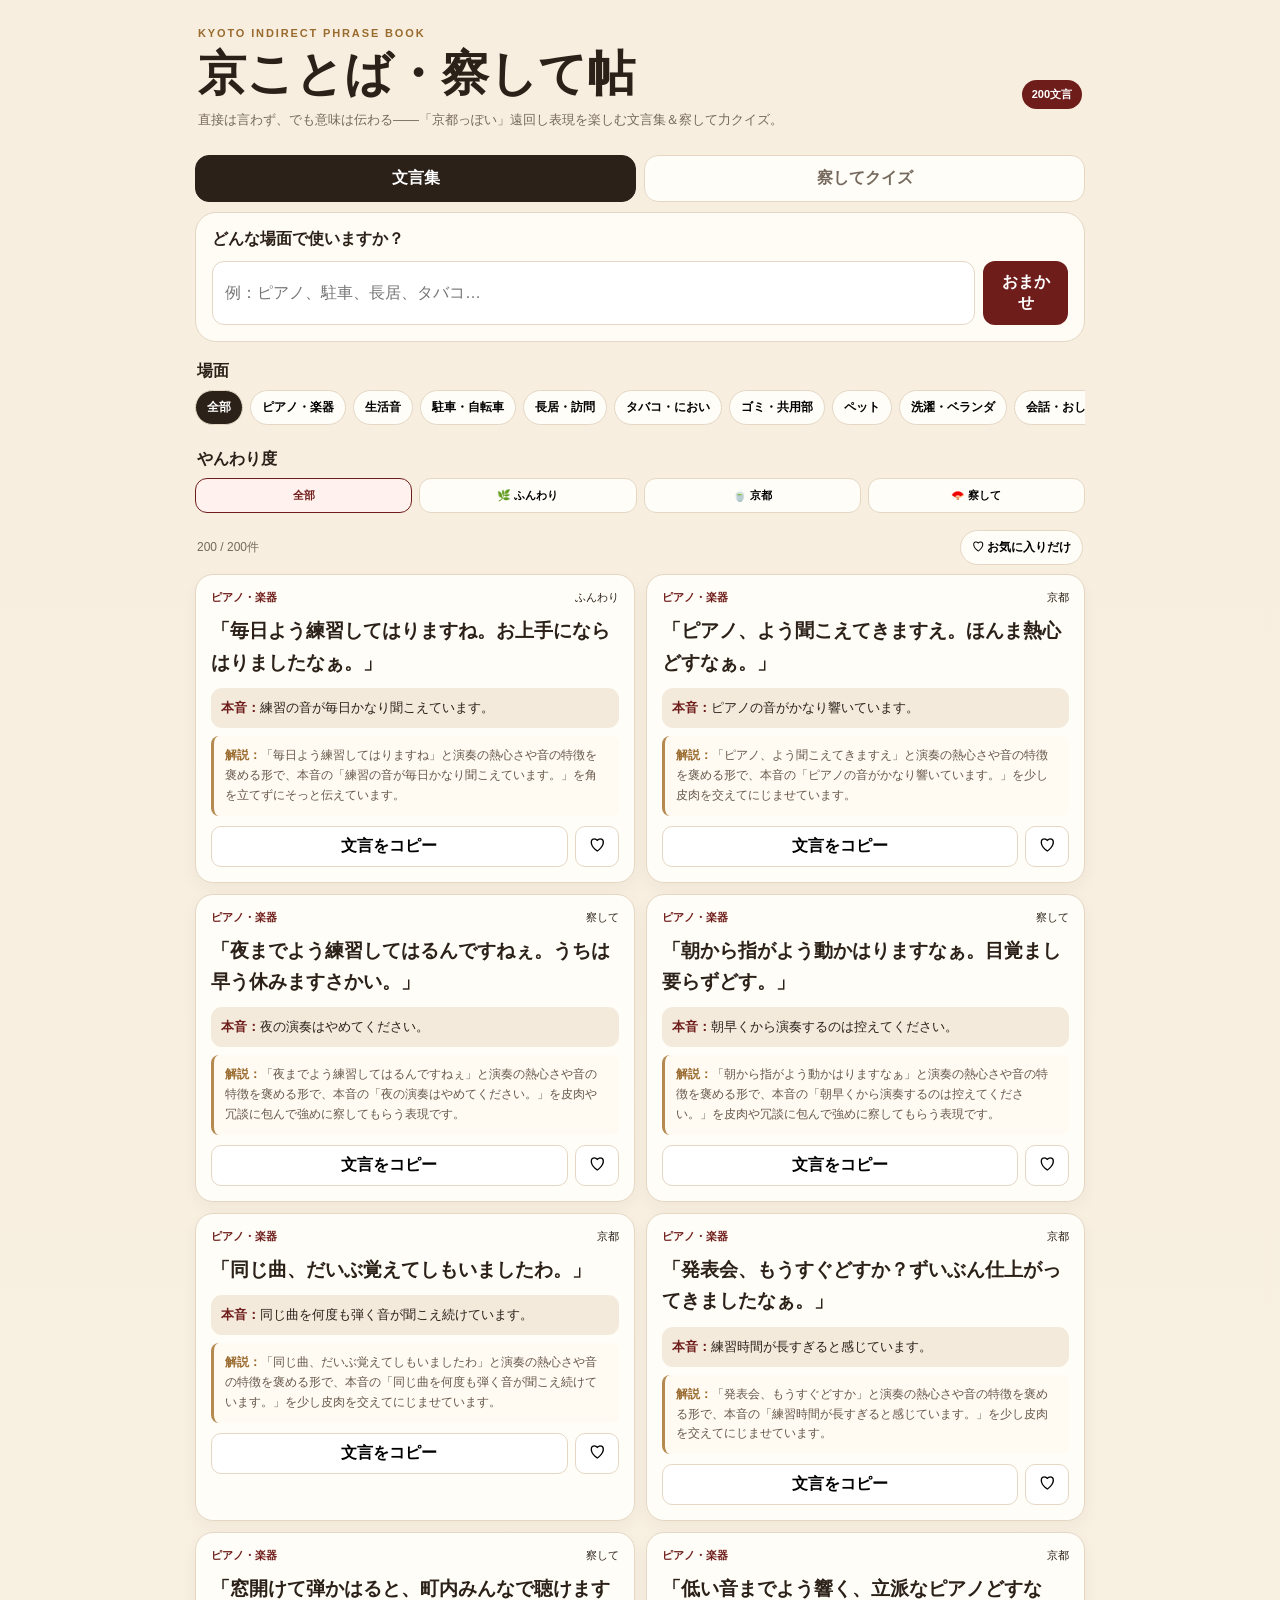
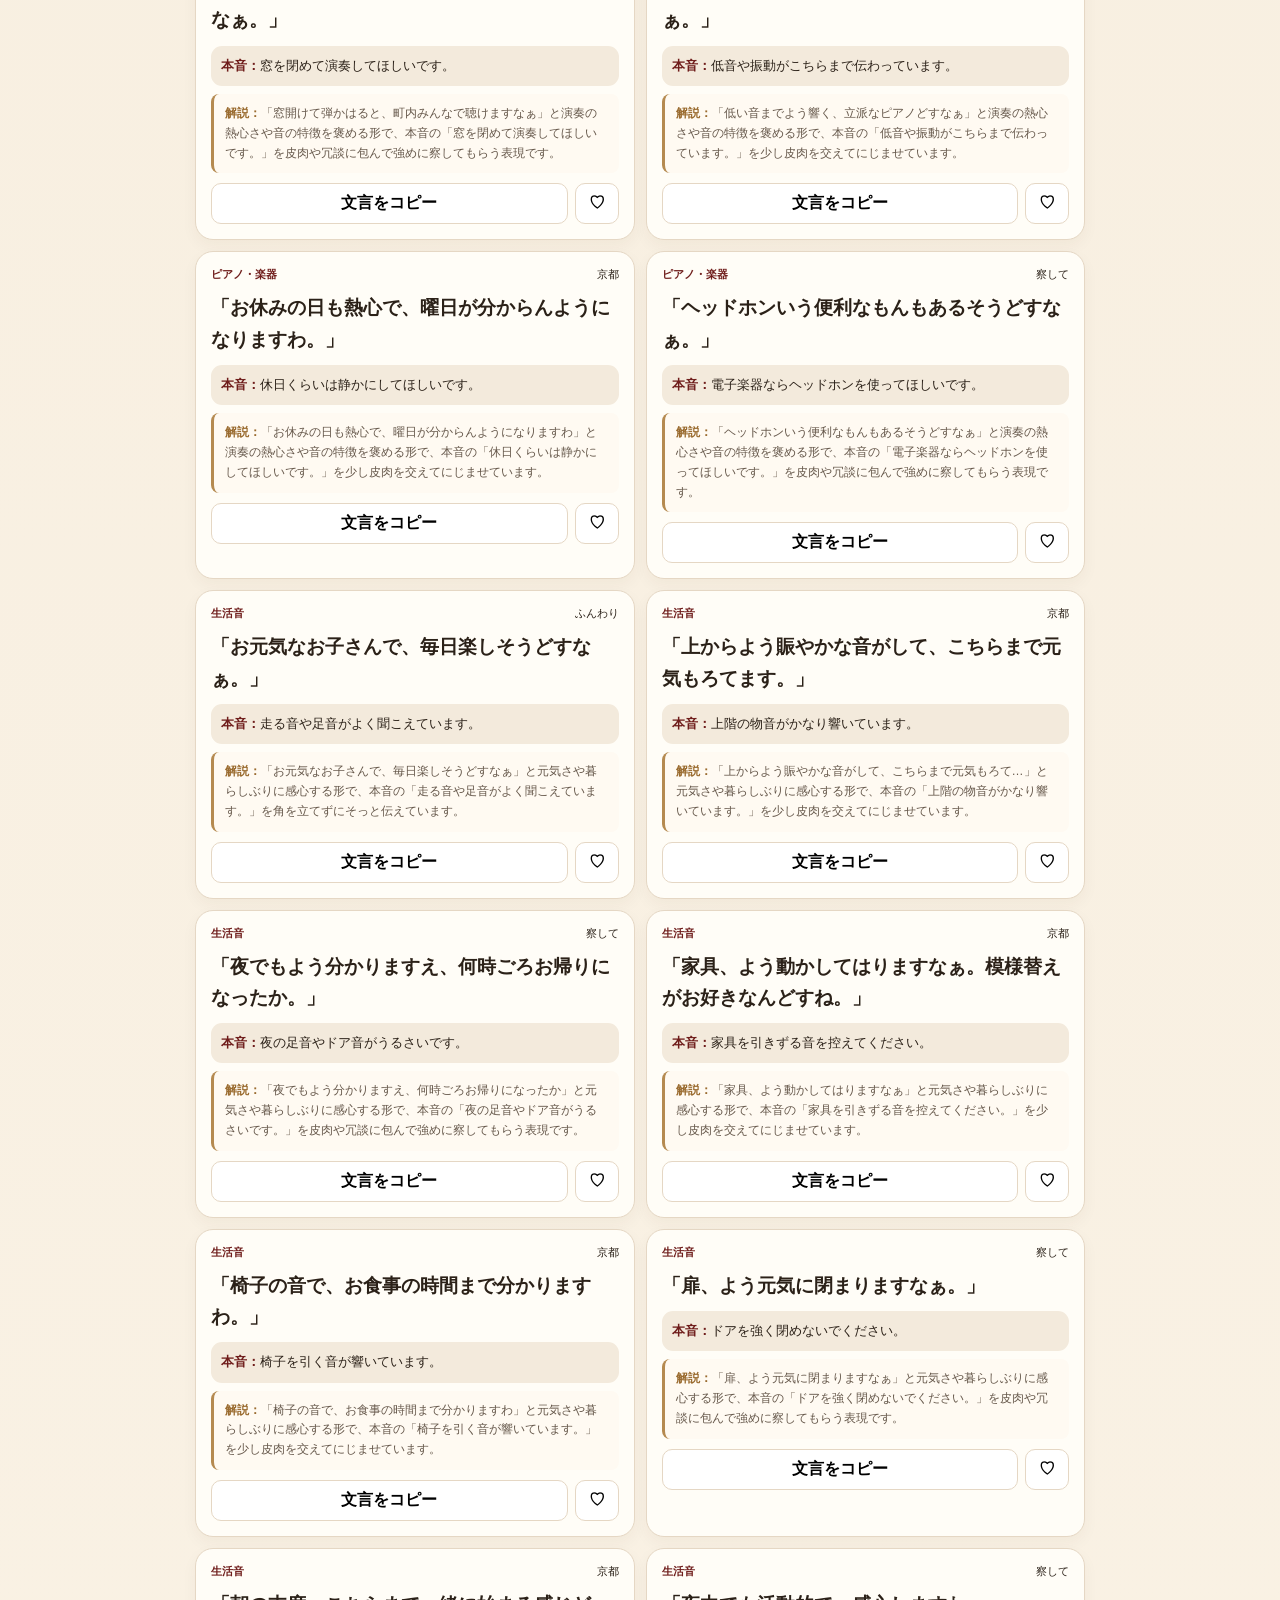
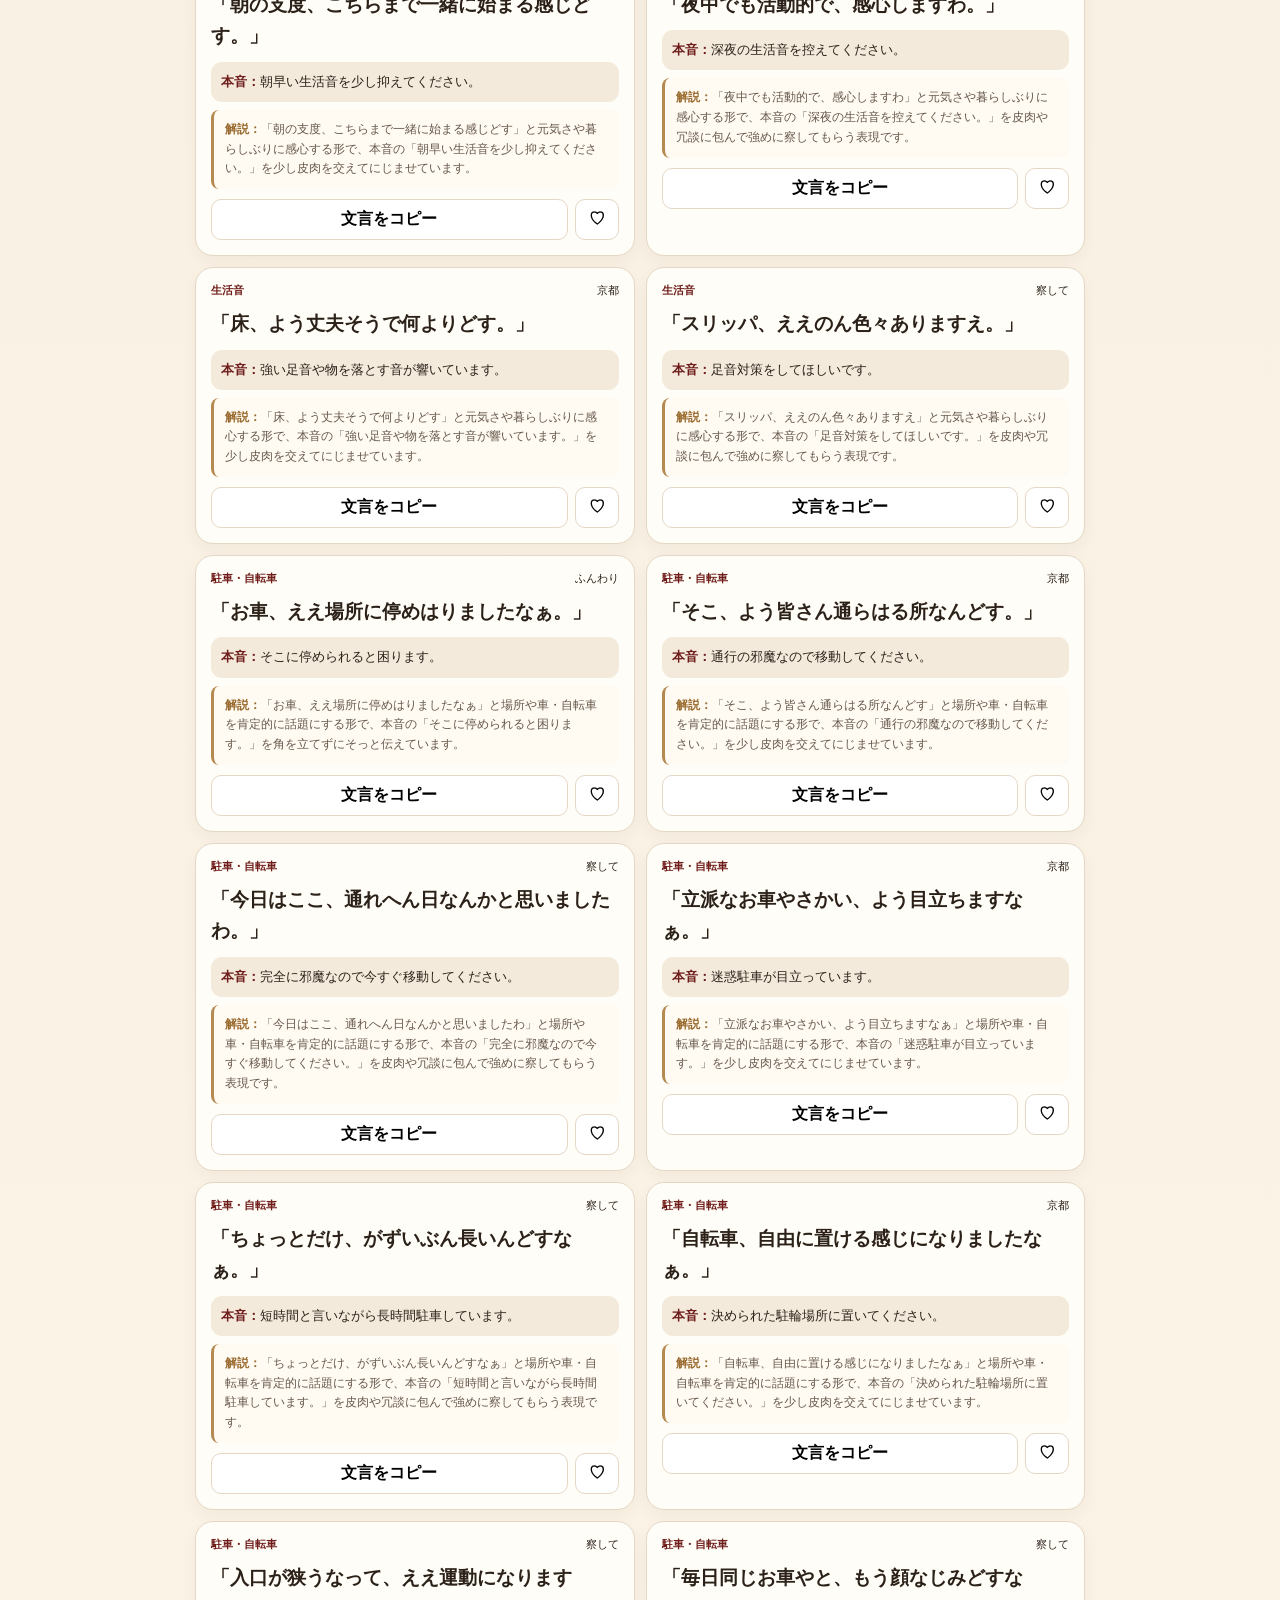
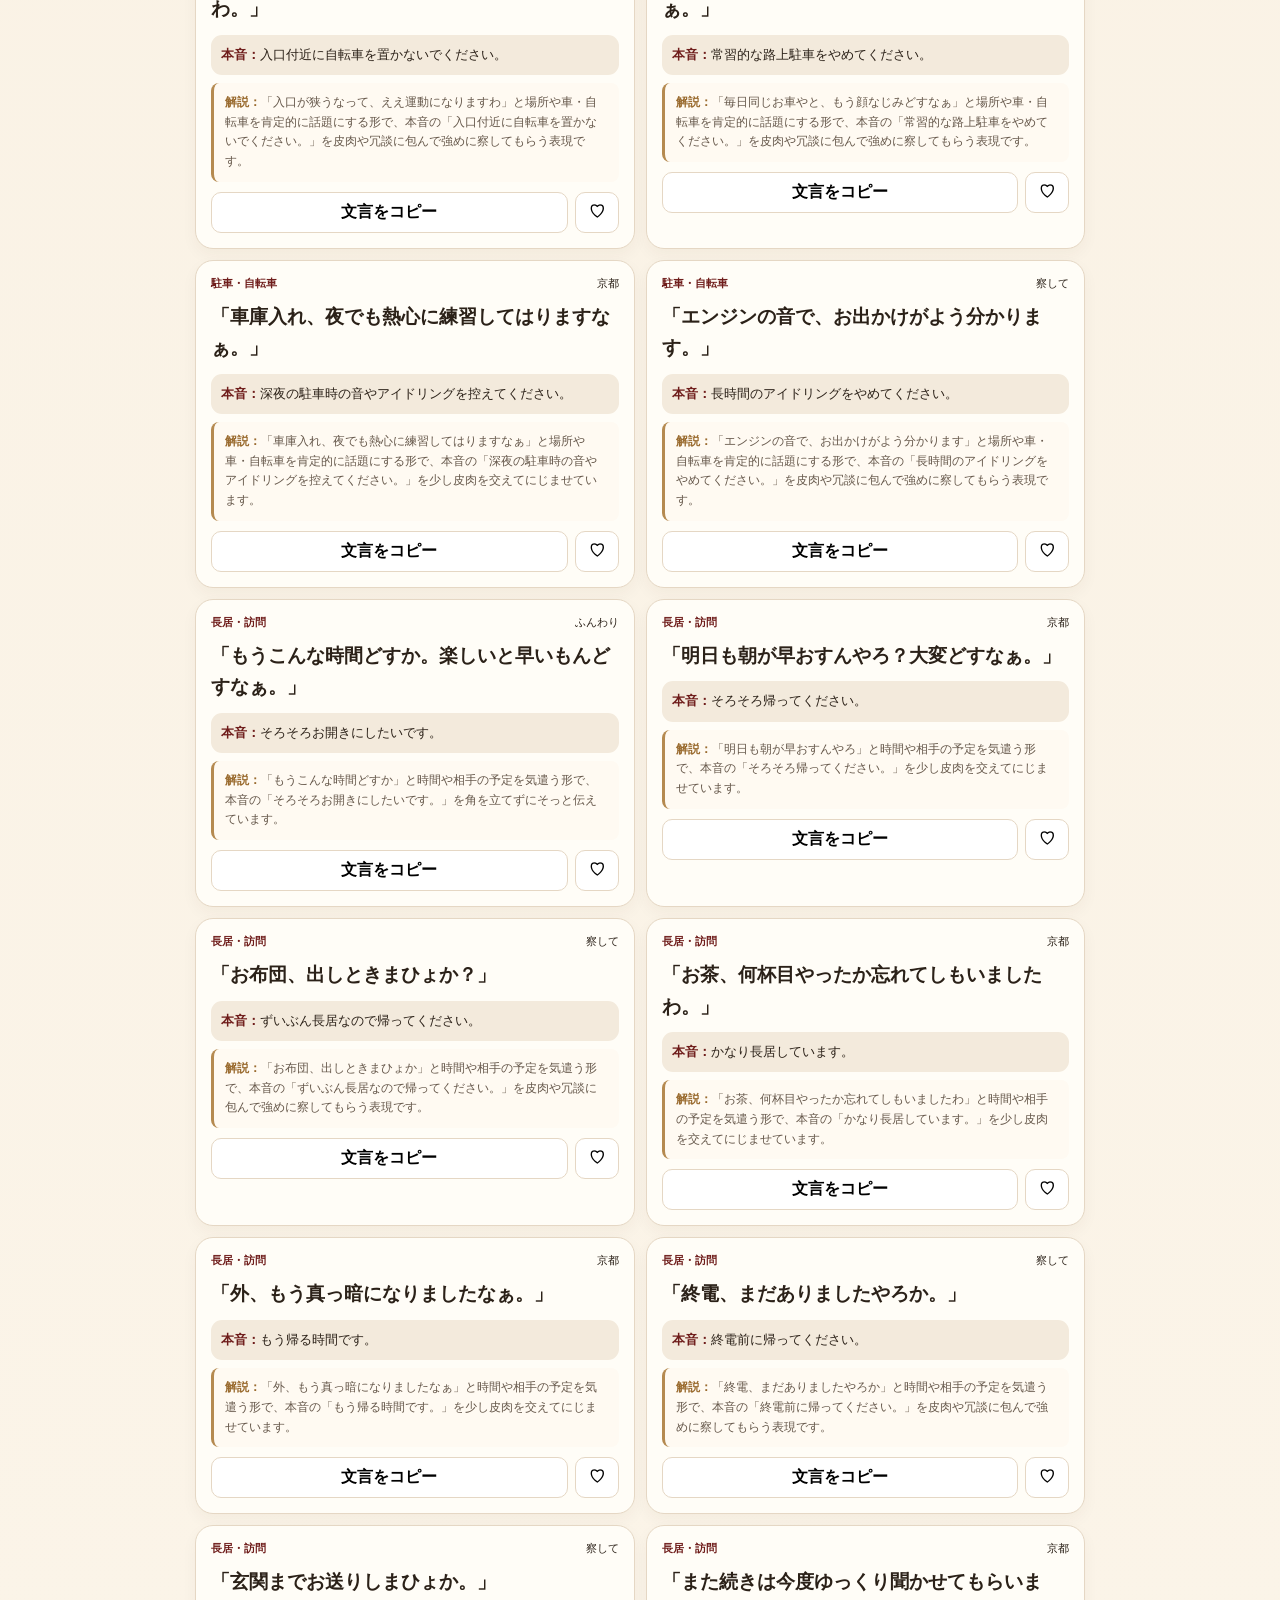
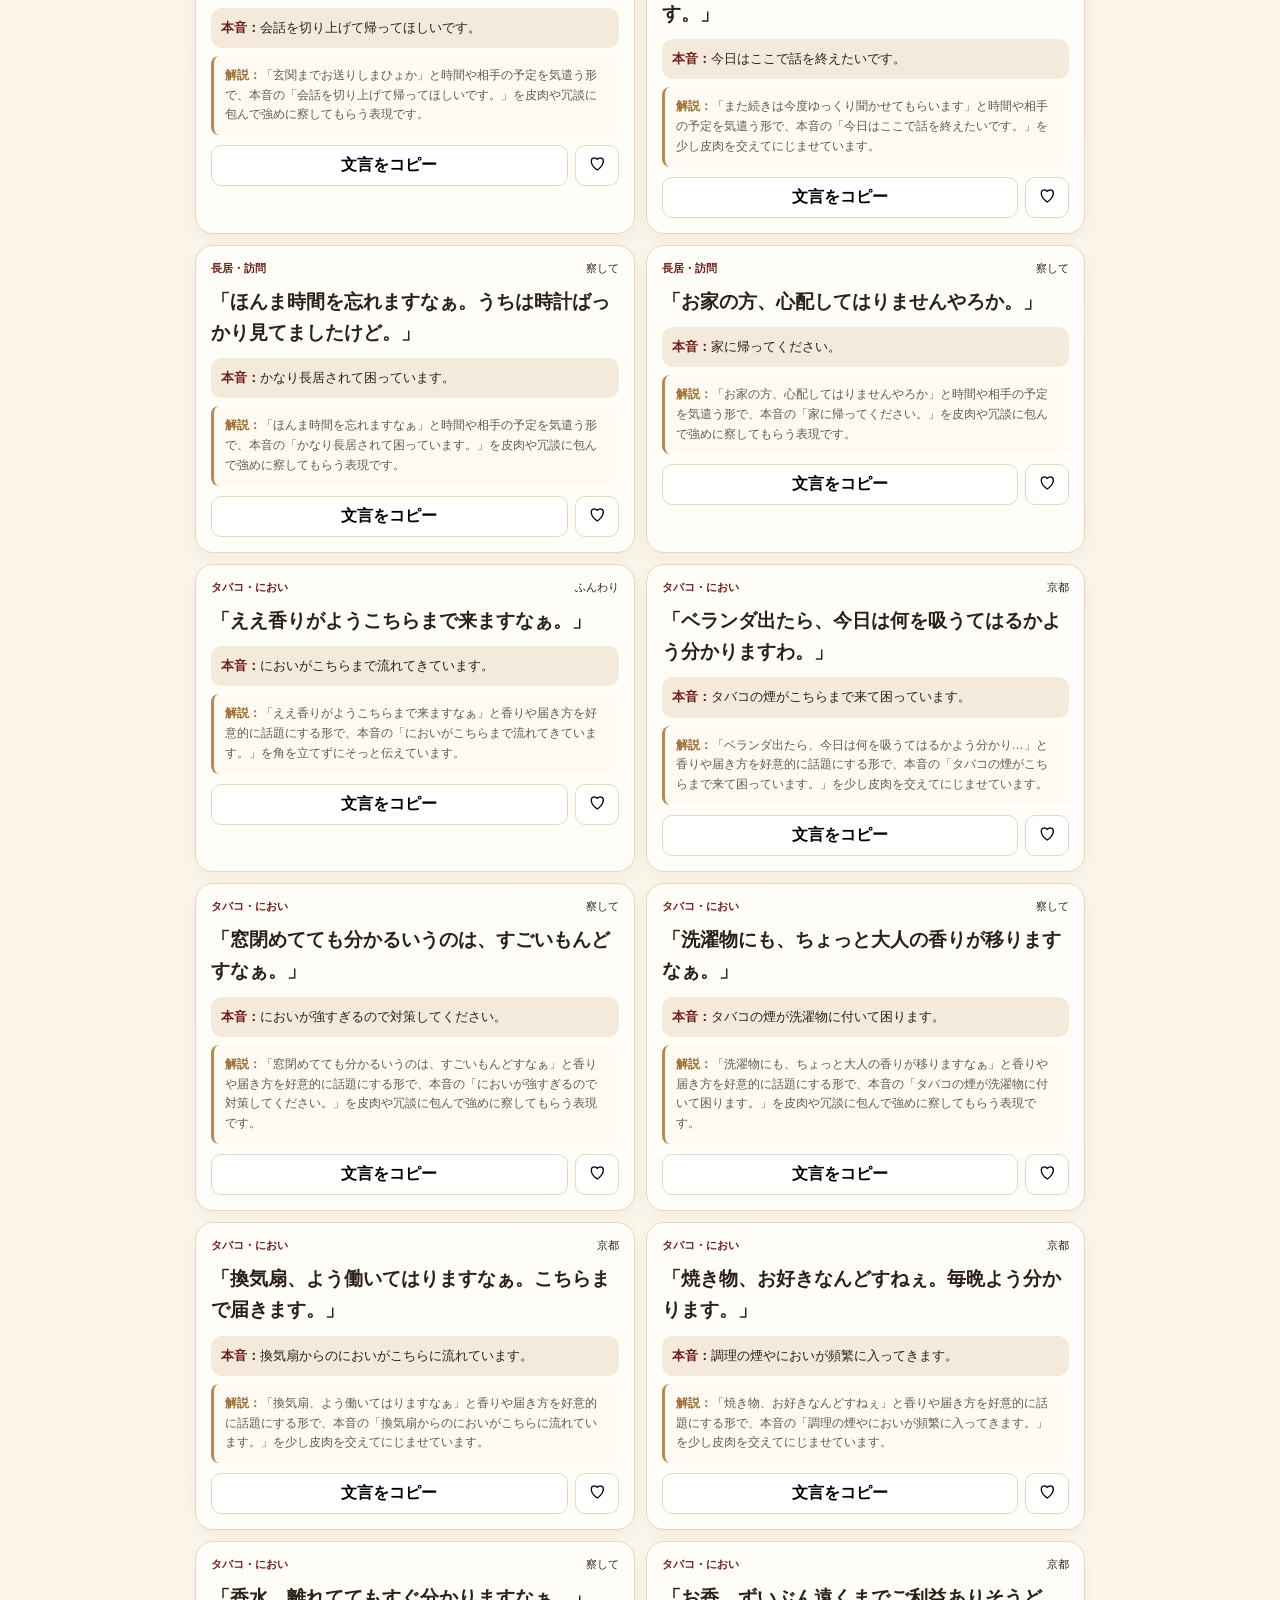
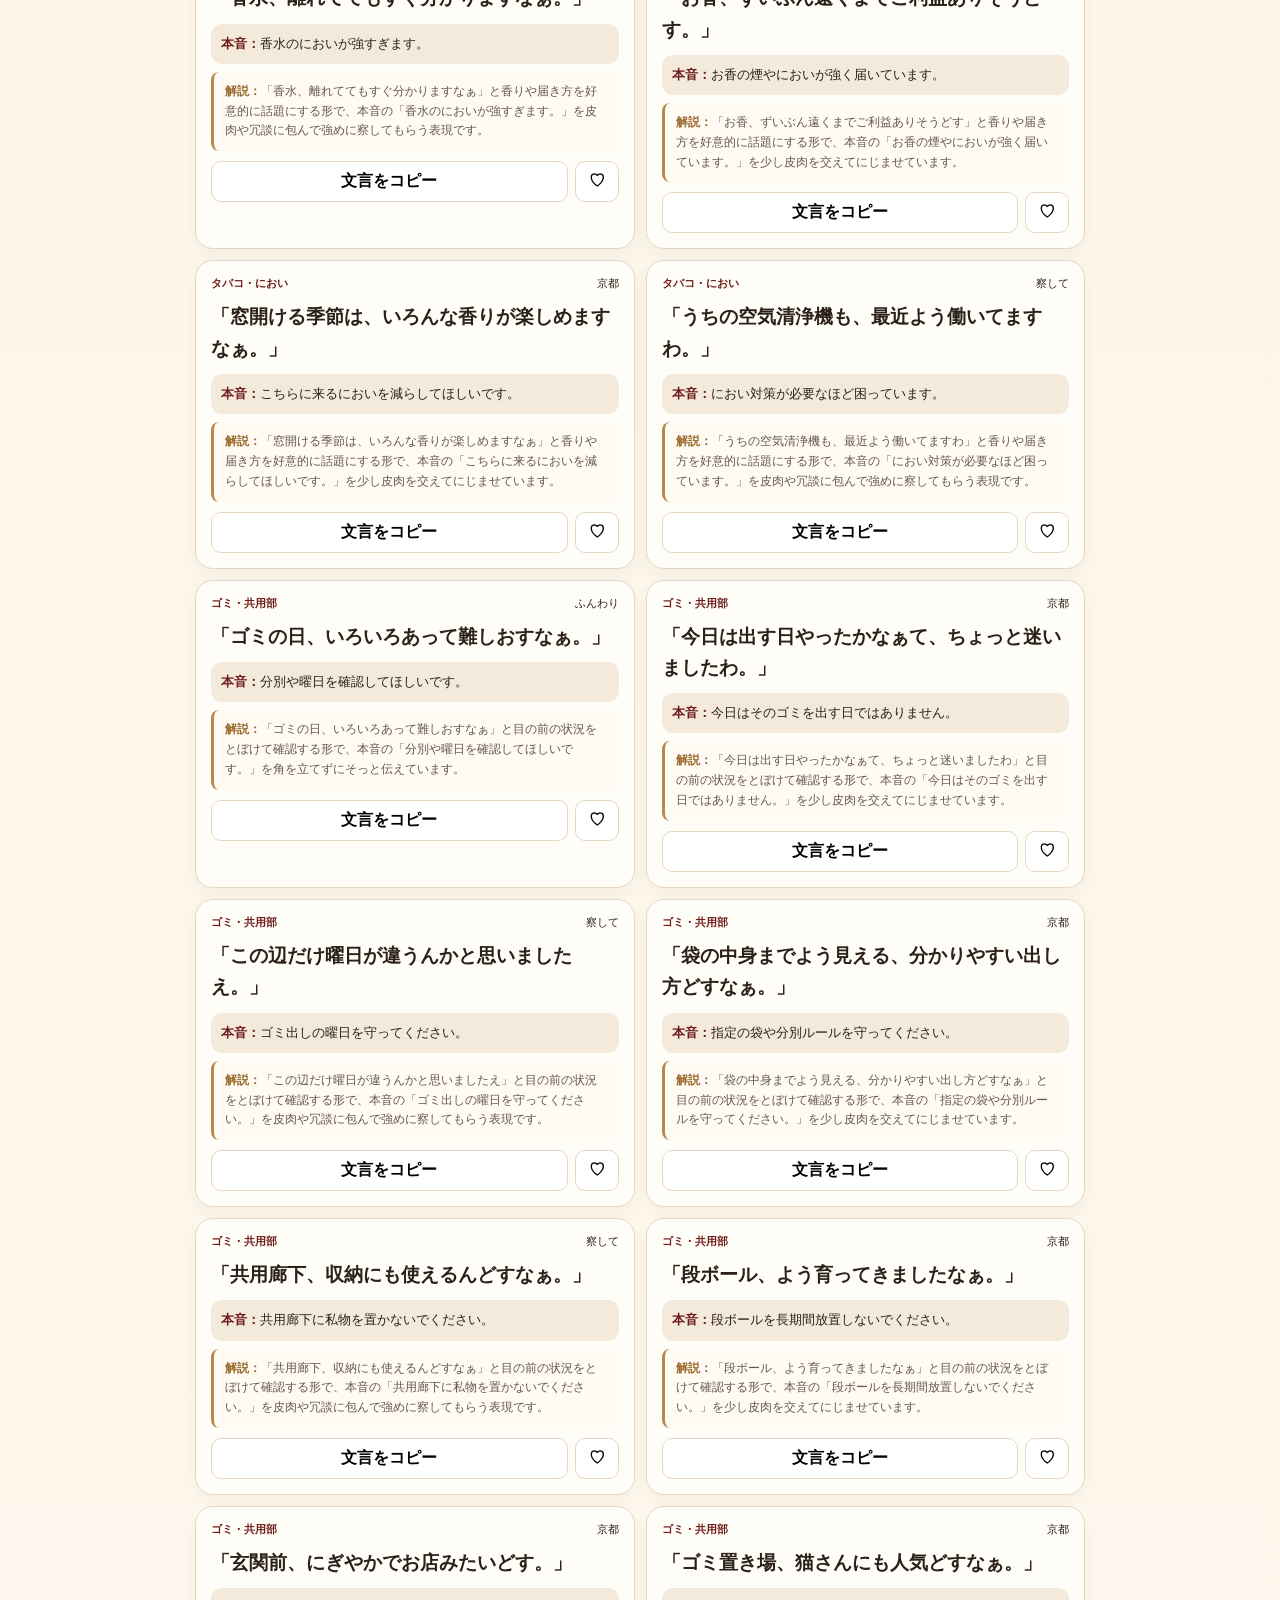
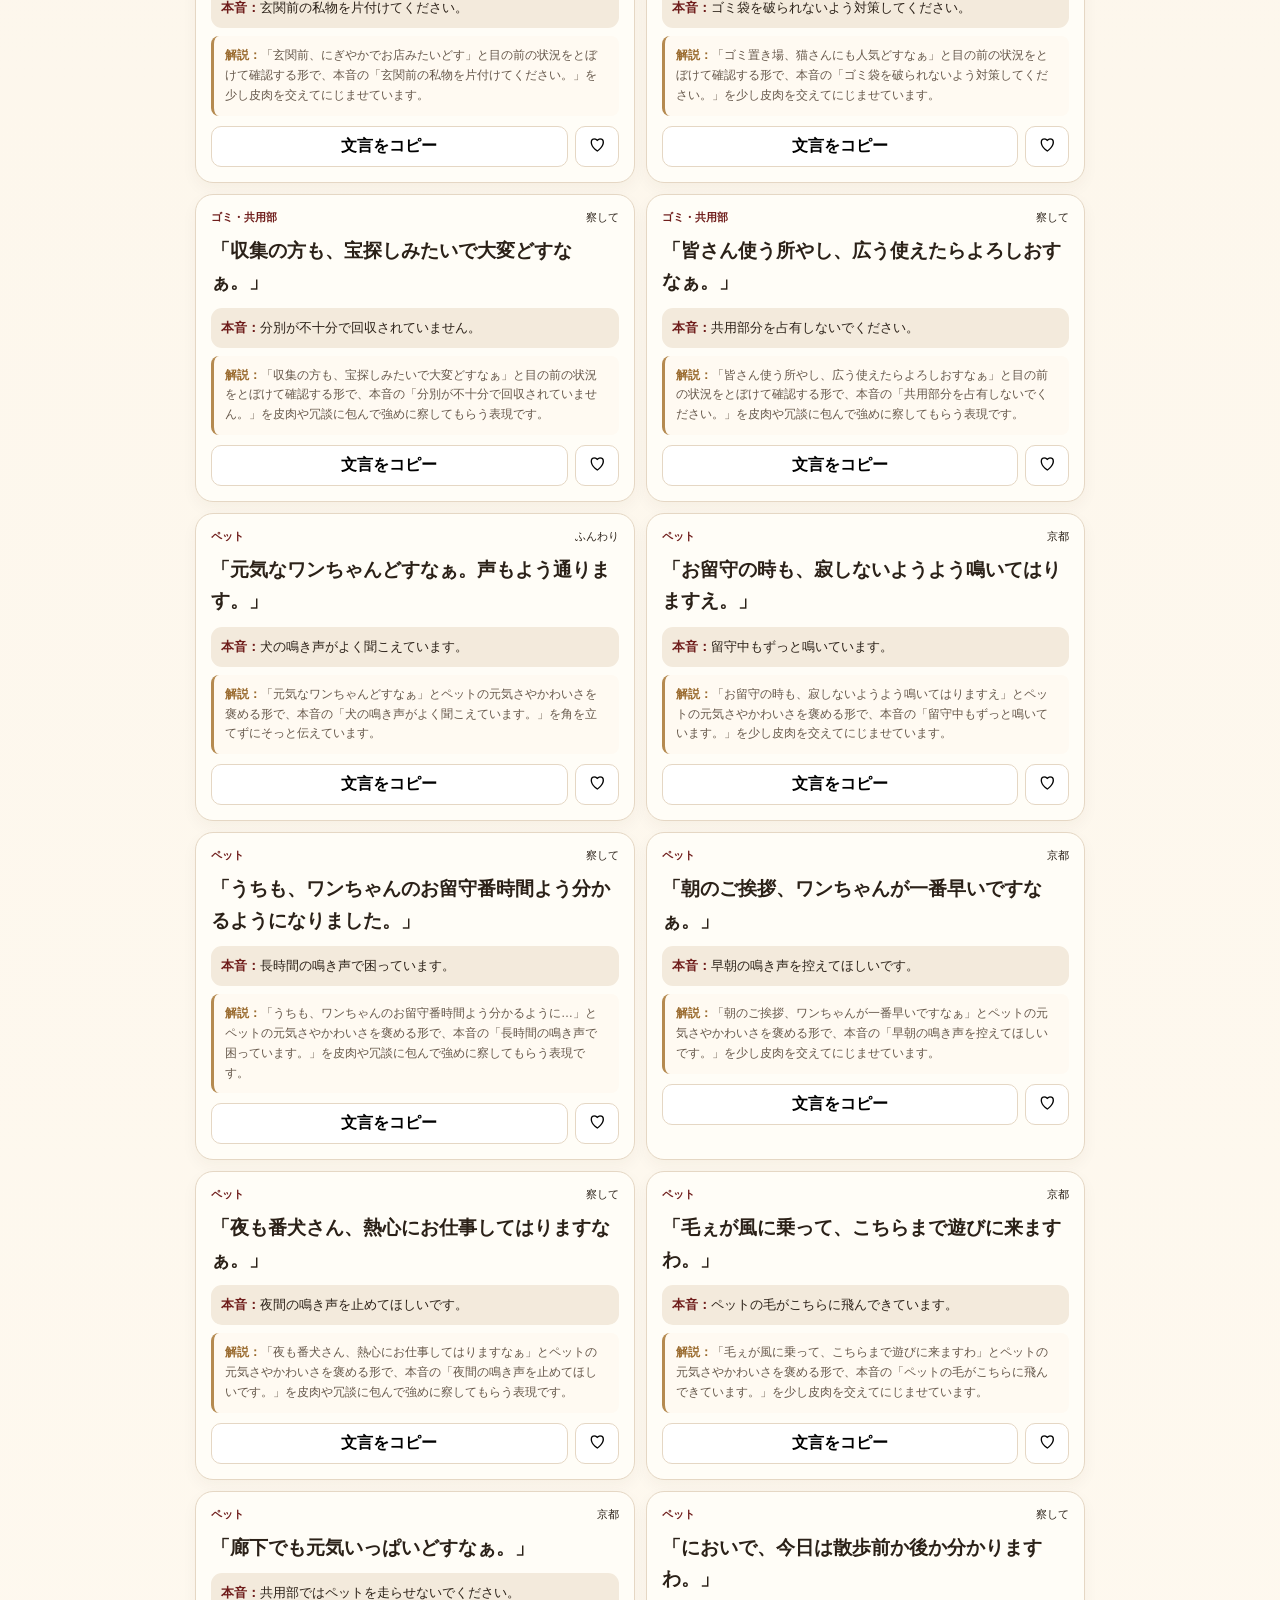
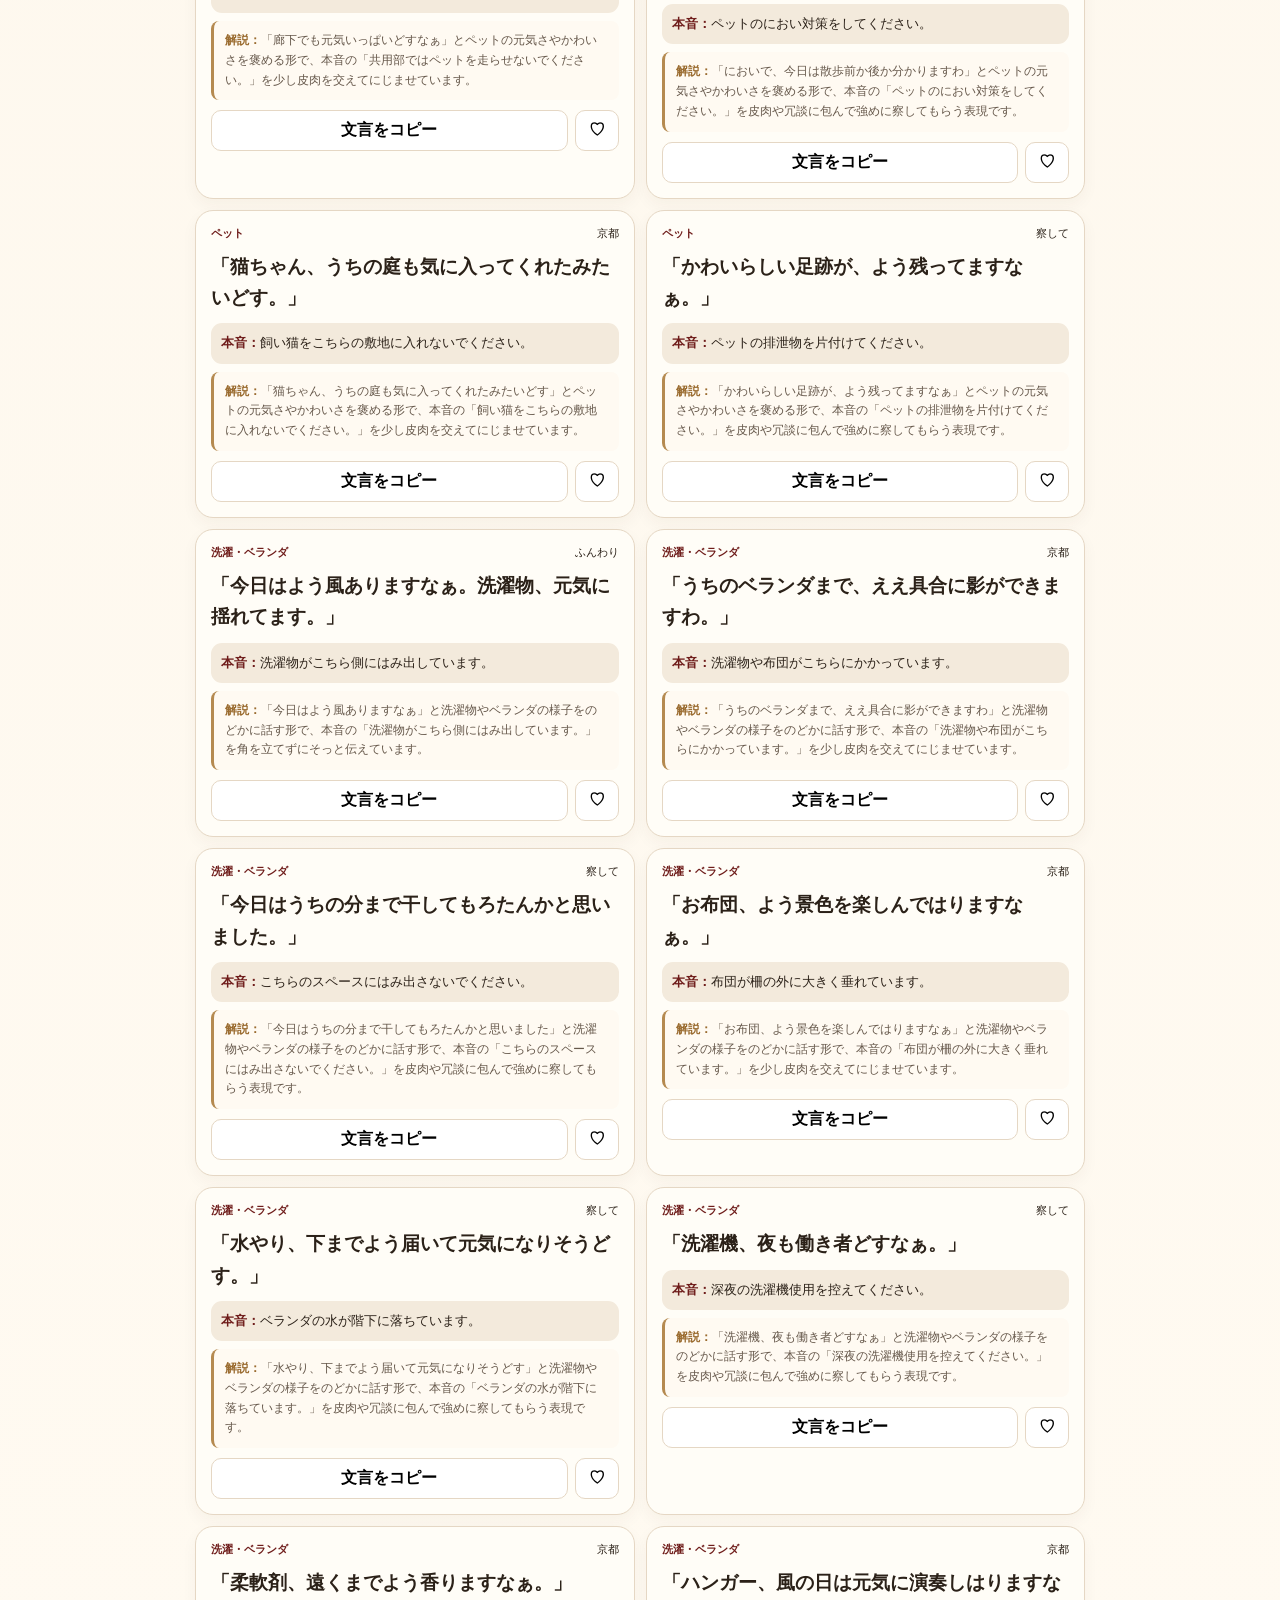
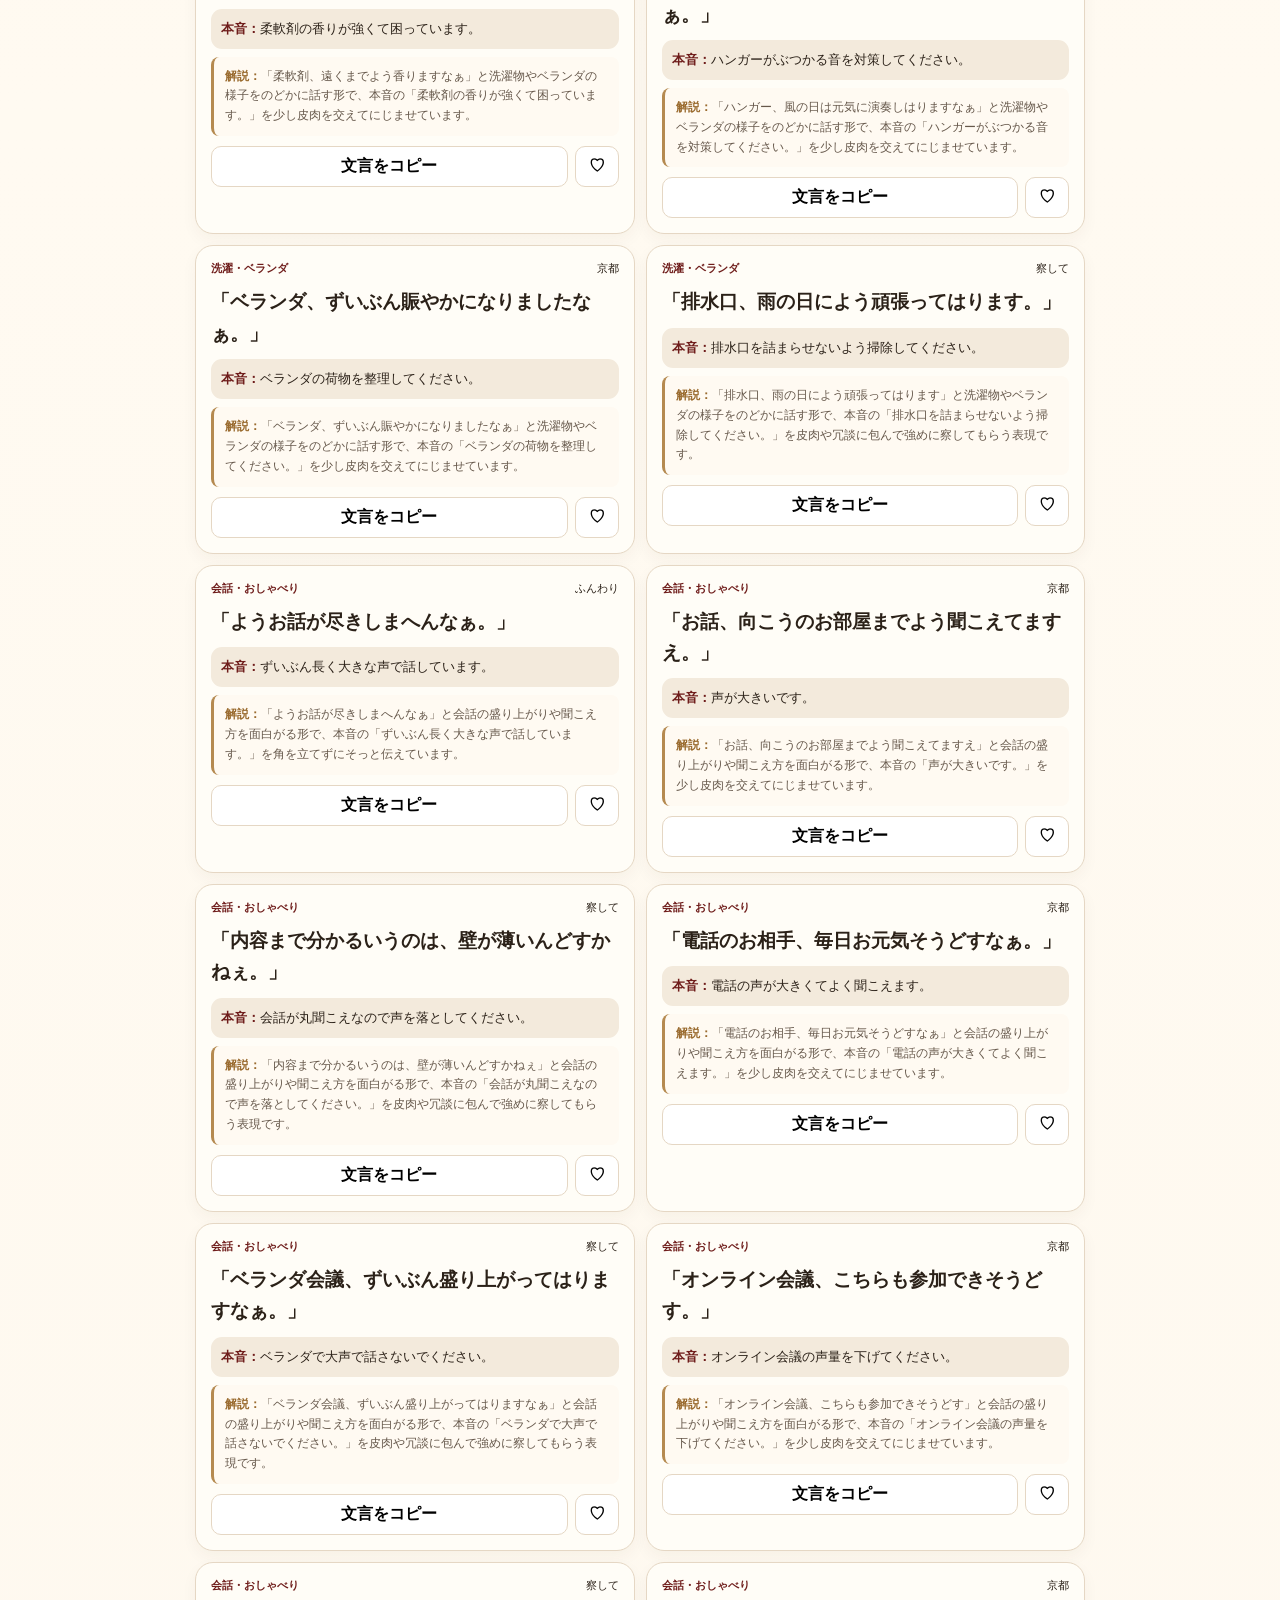
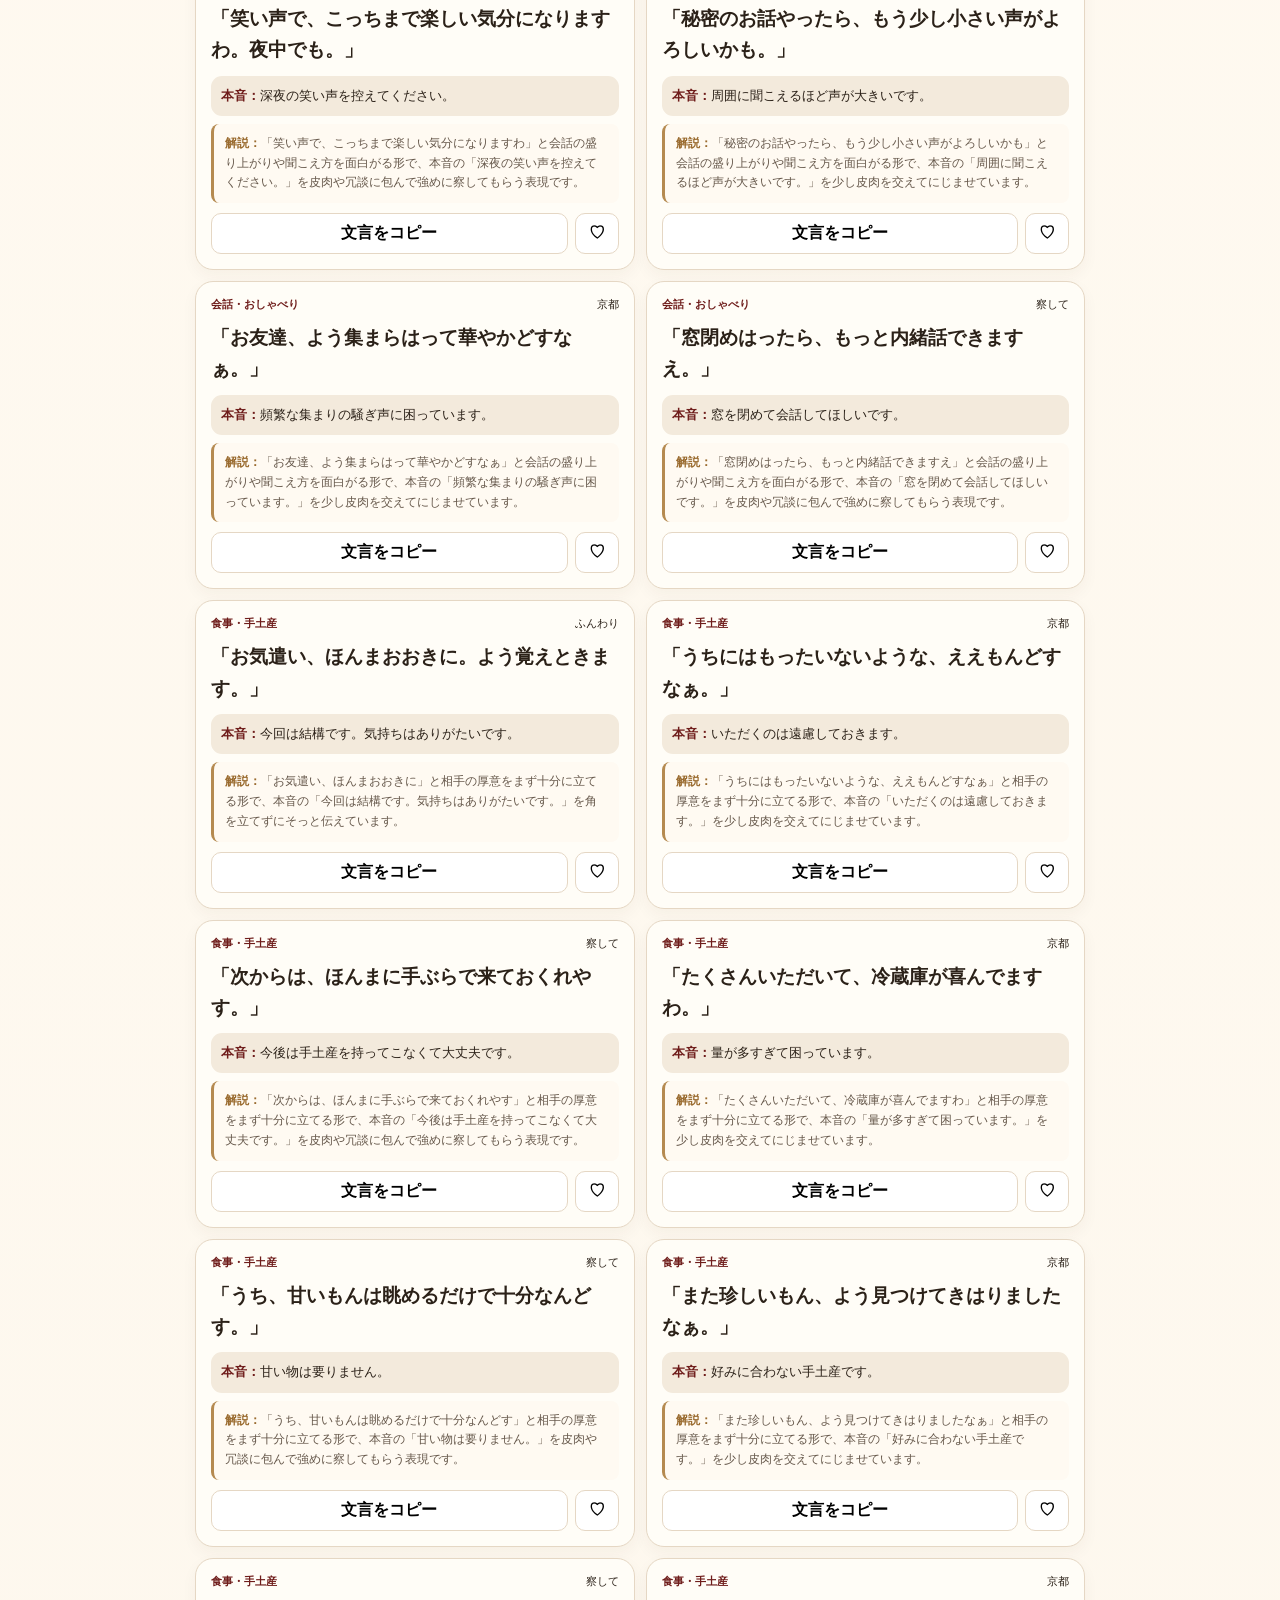
==== commit cd27fda3: "Show phrase explanations in book and quiz" ====
--- a/kyoto-kotoba/index.html
+++ b/kyoto-kotoba/index.html
@@ -7,7 +7,7 @@
 header{padding:27px 3px 15px}.eyebrow{font-size:11px;letter-spacing:.17em;color:var(--gold);font-weight:900}.headrow{display:flex;align-items:end;justify-content:space-between;gap:12px}h1{font-family:"Yu Mincho","Hiragino Mincho ProN",serif;font-size:clamp(29px,7vw,48px);margin:3px 0}.badge{background:var(--accent);color:#fff;padding:7px 10px;border-radius:999px;font-size:11px;font-weight:900;white-space:nowrap}.sub{margin:0;color:var(--muted);font-size:13px;line-height:1.65}
 .tabs{position:sticky;top:0;z-index:10;display:grid;grid-template-columns:1fr 1fr;gap:8px;padding:10px 0;background:linear-gradient(#f7eedfdd,#f7eedfdd);backdrop-filter:blur(10px)}button,input{font:inherit}.tab{border:1px solid var(--line);background:var(--card);border-radius:14px;padding:12px;font-weight:900;color:var(--muted)}.tab.on{background:var(--ink);color:white;border-color:var(--ink)}
 .panel{display:none}.panel.on{display:block}.hero,.box{background:rgba(255,253,247,.93);border:1px solid var(--line);border-radius:21px;padding:16px}.hero strong{font-size:16px}.search{display:flex;gap:8px;margin-top:11px}.search input{width:100%;border:1px solid var(--line);border-radius:12px;padding:12px}.btn{border:0;border-radius:12px;padding:11px 14px;background:var(--accent);color:#fff;font-weight:900}.btn.secondary{background:var(--ink)}.btn.light{background:var(--soft);color:var(--ink);border:1px solid var(--line)}.title{font-weight:900;margin:19px 2px 8px}.chips{display:flex;gap:7px;overflow:auto;padding-bottom:5px}.chip{border:1px solid var(--line);background:var(--card);border-radius:999px;padding:8px 11px;font-size:12px;font-weight:800;white-space:nowrap}.chip.on{background:var(--ink);color:white}.tones{display:grid;grid-template-columns:repeat(4,1fr);gap:7px}.tone{border:1px solid var(--line);background:var(--card);border-radius:12px;padding:9px 4px;font-size:11px;font-weight:900}.tone.on{background:#fff1ed;border-color:var(--accent);color:var(--accent)}
-.bar{display:flex;align-items:center;justify-content:space-between;margin:17px 2px 9px;color:var(--muted);font-size:12px}.grid{display:grid;grid-template-columns:1fr;gap:11px}@media(min-width:720px){.grid{grid-template-columns:1fr 1fr}}.card{background:var(--card);border:1px solid var(--line);border-radius:18px;padding:15px;box-shadow:0 6px 16px #49331d0b}.meta{display:flex;justify-content:space-between;gap:8px;font-size:11px}.cat{font-weight:900;color:var(--accent)}.phrase{font-family:"Yu Mincho","Hiragino Mincho ProN",serif;font-size:19px;line-height:1.65;font-weight:800;margin:10px 0}.meaning{background:var(--soft);border-radius:11px;padding:10px;font-size:13px;line-height:1.55}.meaning b{color:var(--accent)}.acts{display:flex;gap:7px;margin-top:10px}.copy,.fav{border:1px solid var(--line);background:#fff;border-radius:10px;padding:9px;font-weight:800}.copy{flex:1}.fav{width:44px}
+.bar{display:flex;align-items:center;justify-content:space-between;margin:17px 2px 9px;color:var(--muted);font-size:12px}.grid{display:grid;grid-template-columns:1fr;gap:11px}@media(min-width:720px){.grid{grid-template-columns:1fr 1fr}}.card{background:var(--card);border:1px solid var(--line);border-radius:18px;padding:15px;box-shadow:0 6px 16px #49331d0b}.meta{display:flex;justify-content:space-between;gap:8px;font-size:11px}.cat{font-weight:900;color:var(--accent)}.phrase{font-family:"Yu Mincho","Hiragino Mincho ProN",serif;font-size:19px;line-height:1.65;font-weight:800;margin:10px 0}.meaning{background:var(--soft);border-radius:11px;padding:10px;font-size:13px;line-height:1.55}.meaning b{color:var(--accent)}.explain{margin-top:8px;padding:10px 11px;border-left:3px solid #b58a50;background:#fffaf2;border-radius:8px;font-size:12px;line-height:1.65;color:#66584b}.explain b{color:var(--gold)}.acts{display:flex;gap:7px;margin-top:10px}.copy,.fav{border:1px solid var(--line);background:#fff;border-radius:10px;padding:9px;font-weight:800}.copy{flex:1}.fav{width:44px}
 .quizTop{padding:18px}.quizTop h2{font-family:"Yu Mincho","Hiragino Mincho ProN",serif;margin:0 0 6px;font-size:27px}.quizTop p{color:var(--muted);font-size:13px;line-height:1.65;margin:0}.selectors{margin-top:16px}.selectGrid{display:grid;grid-template-columns:repeat(4,1fr);gap:7px}.sel{border:1px solid var(--line);background:#fff;border-radius:12px;padding:10px 4px;font-weight:900;font-size:12px}.sel.on{background:var(--accent);color:white;border-color:var(--accent)}.diffGrid{display:grid;grid-template-columns:1fr 1fr;gap:7px}.start{width:100%;margin-top:15px;padding:14px;font-size:16px}
 .quizBox{display:none}.quizBox.on{display:block}.progress{height:7px;border-radius:999px;background:#eadfce;overflow:hidden;margin-bottom:13px}.progress span{display:block;height:100%;background:var(--accent);width:0;transition:.25s}.qhead{display:flex;justify-content:space-between;color:var(--muted);font-size:12px}.qphrase{font-family:"Yu Mincho","Hiragino Mincho ProN",serif;font-size:clamp(22px,5vw,31px);font-weight:900;line-height:1.6;margin:18px 2px}.ask{font-size:12px;color:var(--gold);font-weight:900;letter-spacing:.08em}.options{display:grid;gap:9px}.option{border:1px solid var(--line);background:#fff;border-radius:14px;padding:13px;text-align:left;line-height:1.45;font-weight:700}.option:hover{border-color:#bea886}.option.good{background:#eef7ee;border-color:#7aa27c}.option.bad{background:#fff0ed;border-color:#c97a70}.option:disabled{color:var(--ink);opacity:1}.feedback{display:none;margin-top:13px;border-radius:14px;padding:13px;line-height:1.6;font-size:13px}.feedback.on{display:block}.feedback.good{background:#edf6ed;color:#274b2c}.feedback.bad{background:#fff0ed;color:#74322b}.next{width:100%;margin-top:11px;display:none}.next.on{display:block}.result{text-align:center;padding:22px 12px}.score{font-size:58px;font-family:Georgia,serif;font-weight:800;color:var(--accent)}.rank{font-family:"Yu Mincho","Hiragino Mincho ProN",serif;font-size:25px;font-weight:900;margin:4px}.result p{color:var(--muted);line-height:1.65}.resultBtns{display:grid;grid-template-columns:1fr 1fr;gap:8px;margin-top:15px}.empty{text-align:center;color:var(--muted);padding:38px}.notice{margin-top:20px;padding:13px;border-left:4px solid #586b4a;background:#ffffff9c;border-radius:8px;font-size:12px;color:#5e564d;line-height:1.7}.toast{position:fixed;bottom:24px;left:50%;transform:translateX(-50%);background:#2d261f;color:#fff;padding:10px 14px;border-radius:999px;font-size:12px;opacity:0;pointer-events:none;transition:.2s;z-index:30}.toast.on{opacity:1}
 </style></head><body><div class="wrap">
@@ -40,8 +40,8 @@
 function toastMsg(t="コピーしました"){const e=$("#toast");e.textContent=t;e.classList.add("on");setTimeout(()=>e.classList.remove("on"),1100)}
 $$("[data-tab]").forEach(b=>b.onclick=()=>{$$("[data-tab]").forEach(x=>x.classList.remove("on"));b.classList.add("on");$$(".panel").forEach(x=>x.classList.remove("on"));$("#"+b.dataset.tab).classList.add("on");window.scrollTo({top:0,behavior:"smooth"})});
 function drawChips(){const e=$("#chips");e.innerHTML=cats.map(c=>'<button class="chip '+(state.cat===c?'on':'')+'" data-cat="'+esc(c)+'">'+esc(c)+'</button>').join("");$$("[data-cat]").forEach(b=>b.onclick=()=>{state.cat=b.dataset.cat;drawChips();drawBook()})}
-function filtered(){const q=state.q.toLowerCase().trim();return P.filter(p=>(state.cat==="全部"||p[1]===state.cat)&&(!state.tone||p[2]===state.tone)&&(!q||(p[1]+" "+p[3]+" "+p[4]).toLowerCase().includes(q))&&(!state.favOnly||fav.has(p[0])))}
-function drawBook(){const a=filtered();$("#count").textContent=a.length+" / 200件";$("#grid").innerHTML=a.length?a.map(p=>'<article class="card" id="p'+p[0]+'"><div class="meta"><span class="cat">'+esc(p[1])+'</span><span>'+toneName[p[2]]+'</span></div><div class="phrase">「'+esc(p[3])+'」</div><div class="meaning"><b>本音：</b>'+esc(p[4])+'</div><div class="acts"><button class="copy" data-copy="'+p[0]+'">文言をコピー</button><button class="fav" data-fav="'+p[0]+'">'+(fav.has(p[0])?"♥":"♡")+'</button></div></article>').join(""):'<div class="empty">条件に合う文言がありません。</div>';
+function filtered(){const q=state.q.toLowerCase().trim();return P.filter(p=>(state.cat==="全部"||p[1]===state.cat)&&(!state.tone||p[2]===state.tone)&&(!q||(p[1]+" "+p[3]+" "+p[4]+" "+(p[5]||"")).toLowerCase().includes(q))&&(!state.favOnly||fav.has(p[0])))}
+function drawBook(){const a=filtered();$("#count").textContent=a.length+" / 200件";$("#grid").innerHTML=a.length?a.map(p=>'<article class="card" id="p'+p[0]+'"><div class="meta"><span class="cat">'+esc(p[1])+'</span><span>'+toneName[p[2]]+'</span></div><div class="phrase">「'+esc(p[3])+'」</div><div class="meaning"><b>本音：</b>'+esc(p[4])+'</div><div class="explain"><b>解説：</b>'+esc(p[5]||"")+'</div><div class="acts"><button class="copy" data-copy="'+p[0]+'">文言をコピー</button><button class="fav" data-fav="'+p[0]+'">'+(fav.has(p[0])?"♥":"♡")+'</button></div></article>').join(""):'<div class="empty">条件に合う文言がありません。</div>';
 $$("[data-copy]").forEach(b=>b.onclick=()=>{const p=P.find(x=>x[0]===+b.dataset.copy);copyText(p[3])});$$("[data-fav]").forEach(b=>b.onclick=()=>{const id=+b.dataset.fav;fav.has(id)?fav.delete(id):fav.add(id);localStorage.setItem("kyoto-favs",JSON.stringify([...fav]));drawBook()})}
 function copyText(t){if(navigator.clipboard)navigator.clipboard.writeText(t).then(()=>toastMsg()).catch(()=>fallback(t));else fallback(t)}function fallback(t){const e=document.createElement("textarea");e.value=t;document.body.appendChild(e);e.select();document.execCommand("copy");e.remove();toastMsg()}
 $("#q").oninput=e=>{state.q=e.target.value;drawBook()};$$("[data-tone]").forEach(b=>b.onclick=()=>{$$("[data-tone]").forEach(x=>x.classList.remove("on"));b.classList.add("on");state.tone=+b.dataset.tone;drawBook()});$("#favOnly").onclick=function(){state.favOnly=!state.favOnly;this.classList.toggle("on",state.favOnly);drawBook()};
@@ -54,7 +54,7 @@
 function startQuiz(items){quiz=items;qi=0;score=0;wrong=[];$("#quizStart").style.display="none";$("#quizResult").classList.remove("on");$("#quizPlay").classList.add("on");showQ()}
 function distractors(q){let pool;if(diff==="hard"){const same=P.filter(x=>x[1]===q[1]&&x[0]!==q[0]&&x[4]!==q[4]);const other=P.filter(x=>x[1]!==q[1]&&x[4]!==q[4]);pool=[...shuffle(same).slice(0,1),...shuffle(other)];}else pool=P.filter(x=>x[1]!==q[1]&&x[4]!==q[4]);return shuffle(pool).slice(0,3)}
 function showQ(){locked=false;const q=quiz[qi];$("#prog").style.width=(qi/quiz.length*100)+"%";$("#qnum").textContent=(qi+1)+" / "+quiz.length;$("#qscore").textContent="正解 "+score;$("#qphrase").textContent="「"+q[3]+"」";const opts=shuffle([q,...distractors(q)]);$("#options").innerHTML=opts.map(x=>'<button class="option" data-id="'+x[0]+'">'+esc(x[4])+'</button>').join("");$("#feedback").className="feedback";$("#nextQ").classList.remove("on");$$(".option").forEach(b=>b.onclick=()=>answer(+b.dataset.id))}
-function answer(id){if(locked)return;locked=true;const q=quiz[qi],ok=id===q[0];if(ok)score++;else wrong.push(q);$$(".option").forEach(b=>{b.disabled=true;if(+b.dataset.id===q[0])b.classList.add("good");else if(+b.dataset.id===id)b.classList.add("bad")});const f=$("#feedback");f.className="feedback on "+(ok?"good":"bad");f.innerHTML=(ok?"<b>正解。</b> ":"<b>惜しい。</b> 正解は「"+esc(q[4])+"」。<br>")+"やんわり度：<b>"+toneName[q[2]]+"</b> ／ 場面：<b>"+esc(q[1])+"</b>";$("#qscore").textContent="正解 "+score;$("#nextQ").textContent=qi===quiz.length-1?"結果を見る":"次の問題";$("#nextQ").classList.add("on")}
+function answer(id){if(locked)return;locked=true;const q=quiz[qi],ok=id===q[0];if(ok)score++;else wrong.push(q);$$(".option").forEach(b=>{b.disabled=true;if(+b.dataset.id===q[0])b.classList.add("good");else if(+b.dataset.id===id)b.classList.add("bad")});const f=$("#feedback");f.className="feedback on "+(ok?"good":"bad");f.innerHTML=(ok?"<b>正解。</b> ":"<b>惜しい。</b> 正解は「"+esc(q[4])+"」。<br>")+"やんわり度：<b>"+toneName[q[2]]+"</b> ／ 場面：<b>"+esc(q[1])+"</b><br><br><b>解説：</b>"+esc(q[5]||"");$("#qscore").textContent="正解 "+score;$("#nextQ").textContent=qi===quiz.length-1?"結果を見る":"次の問題";$("#nextQ").classList.add("on")}
 $("#nextQ").onclick=()=>{qi++;if(qi<quiz.length)showQ();else finishQuiz()};
 function finishQuiz(){ $("#quizPlay").classList.remove("on");$("#quizResult").classList.add("on");const pct=Math.round(score/quiz.length*100);$("#finalScore").textContent=score+" / "+quiz.length;let r=pct===100?"おそろしいほど察してはる":pct>=80?"かなりの察し手":pct>=60?"察しのええ人":pct>=40?"京ことば修業中":"まずはお茶でもどうどす？";$("#rank").textContent=r;$("#resultText").textContent="正解率 "+pct+"％。間違いは "+wrong.length+"問でした。";$("#retryWrong").style.display=wrong.length?"block":"none";const key="kyoto-best-"+quiz.length,best=Math.max(+(localStorage.getItem(key)||0),pct);localStorage.setItem(key,best)}
 $("#retryWrong").onclick=()=>{if(wrong.length)startQuiz(shuffle(wrong))};$("#retryAll").onclick=()=>{startQuiz(shuffle(P).slice(0,quizN))};$("#copyResult").onclick=()=>copyText("京ことば・察して帖「察して力クイズ」 "+score+"/"+quiz.length+"問正解。"+$("#rank").textContent);
